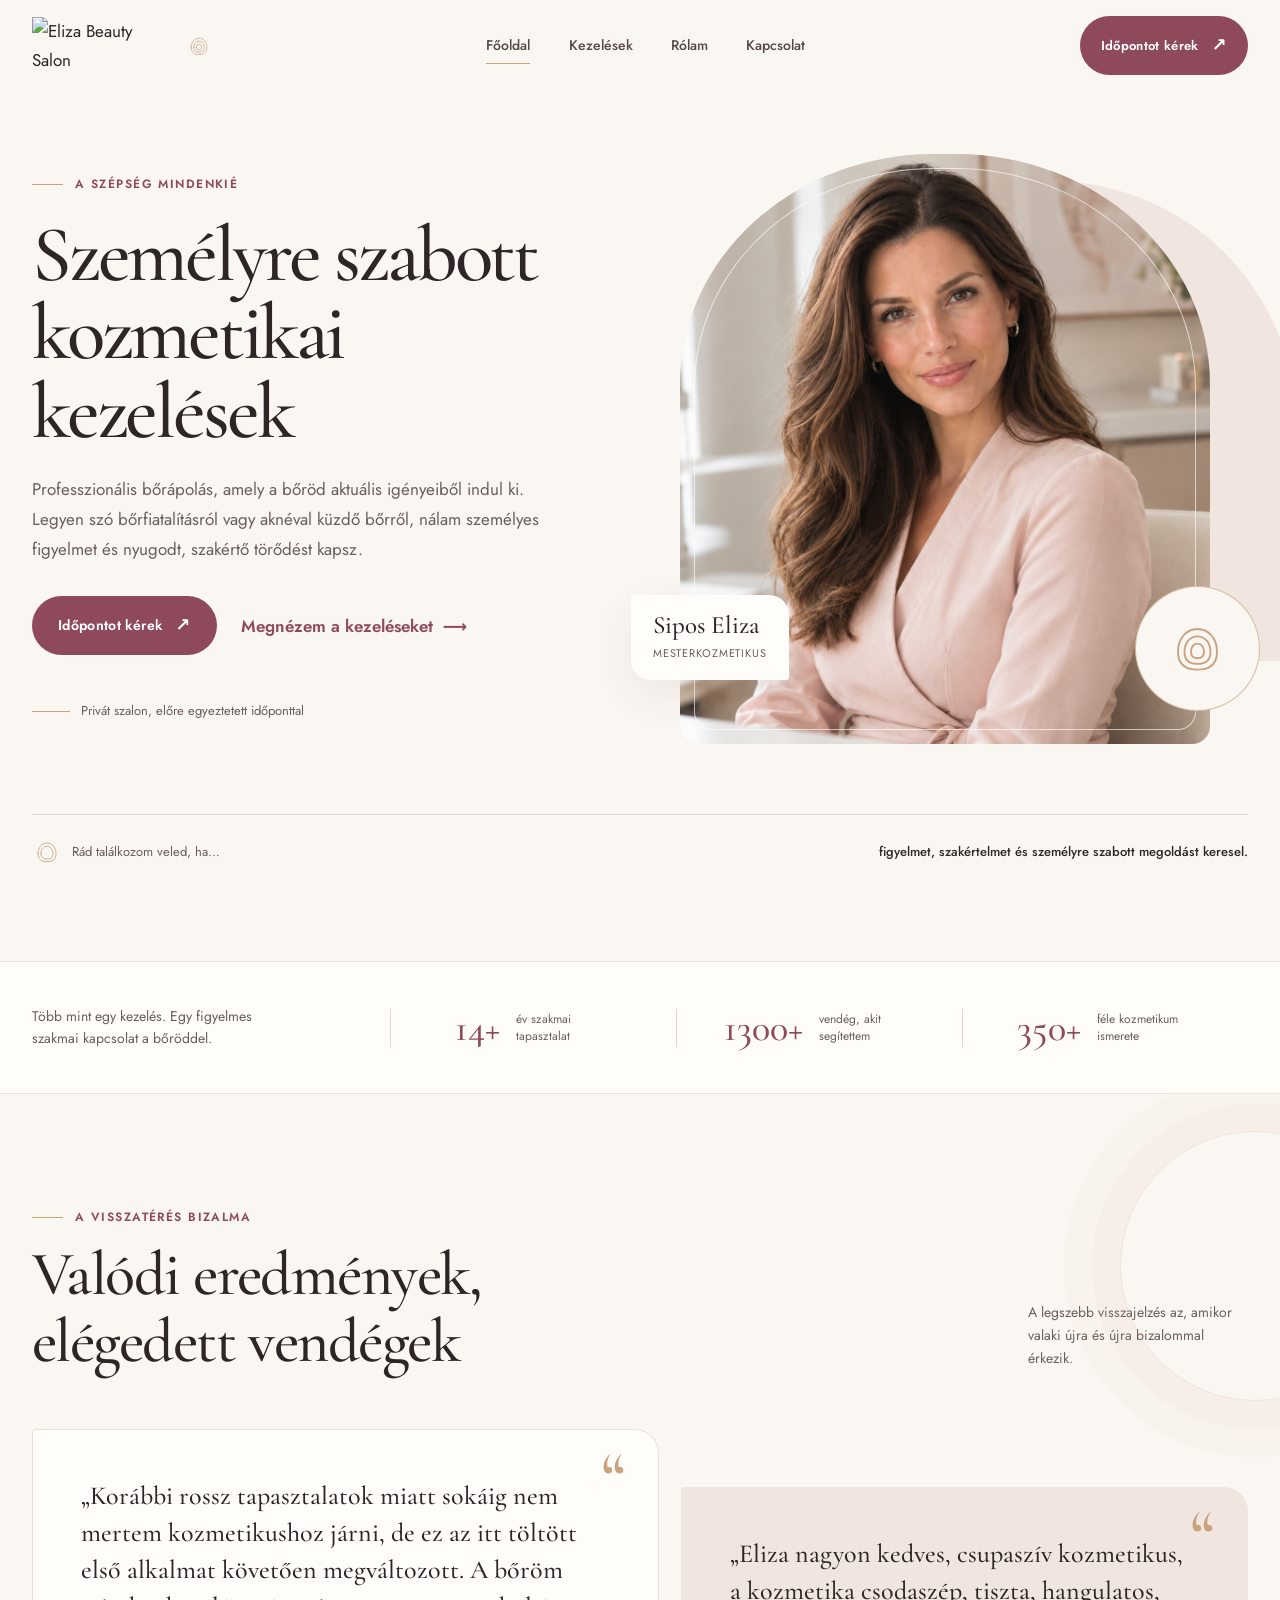
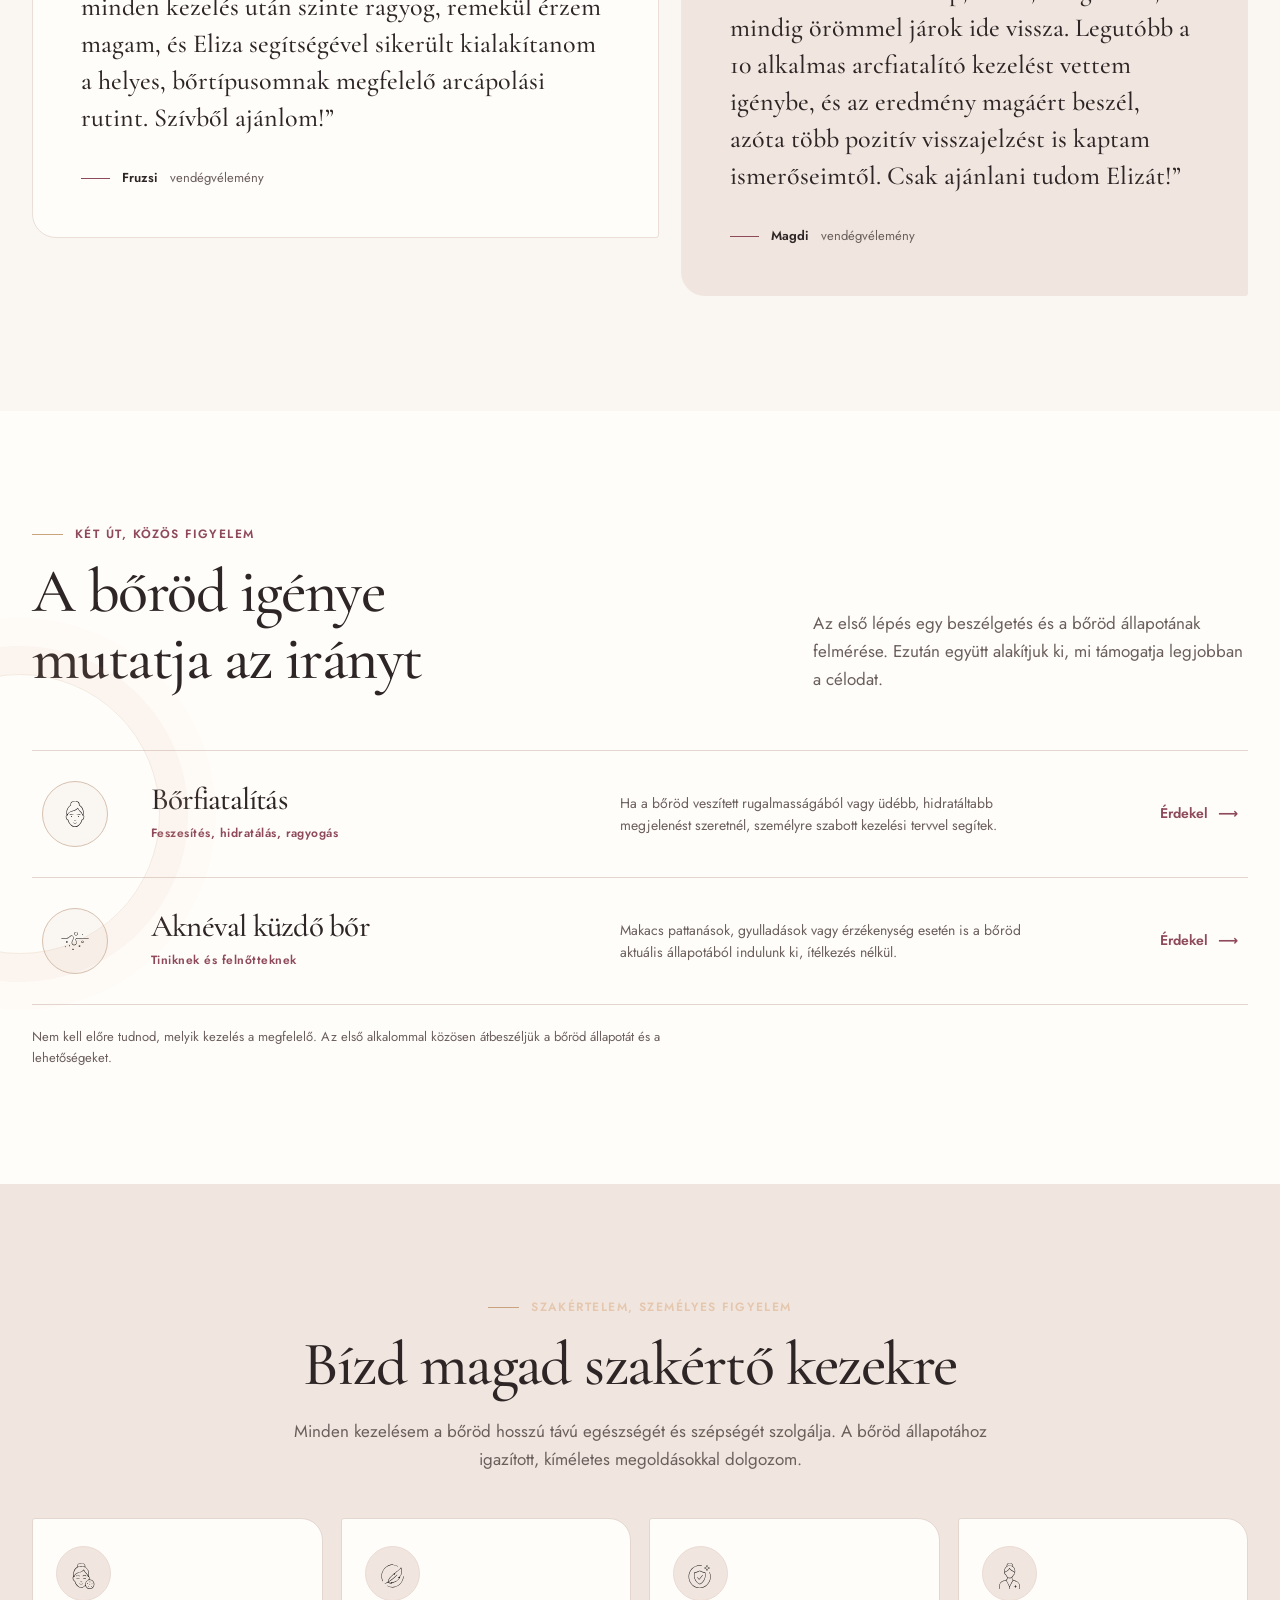
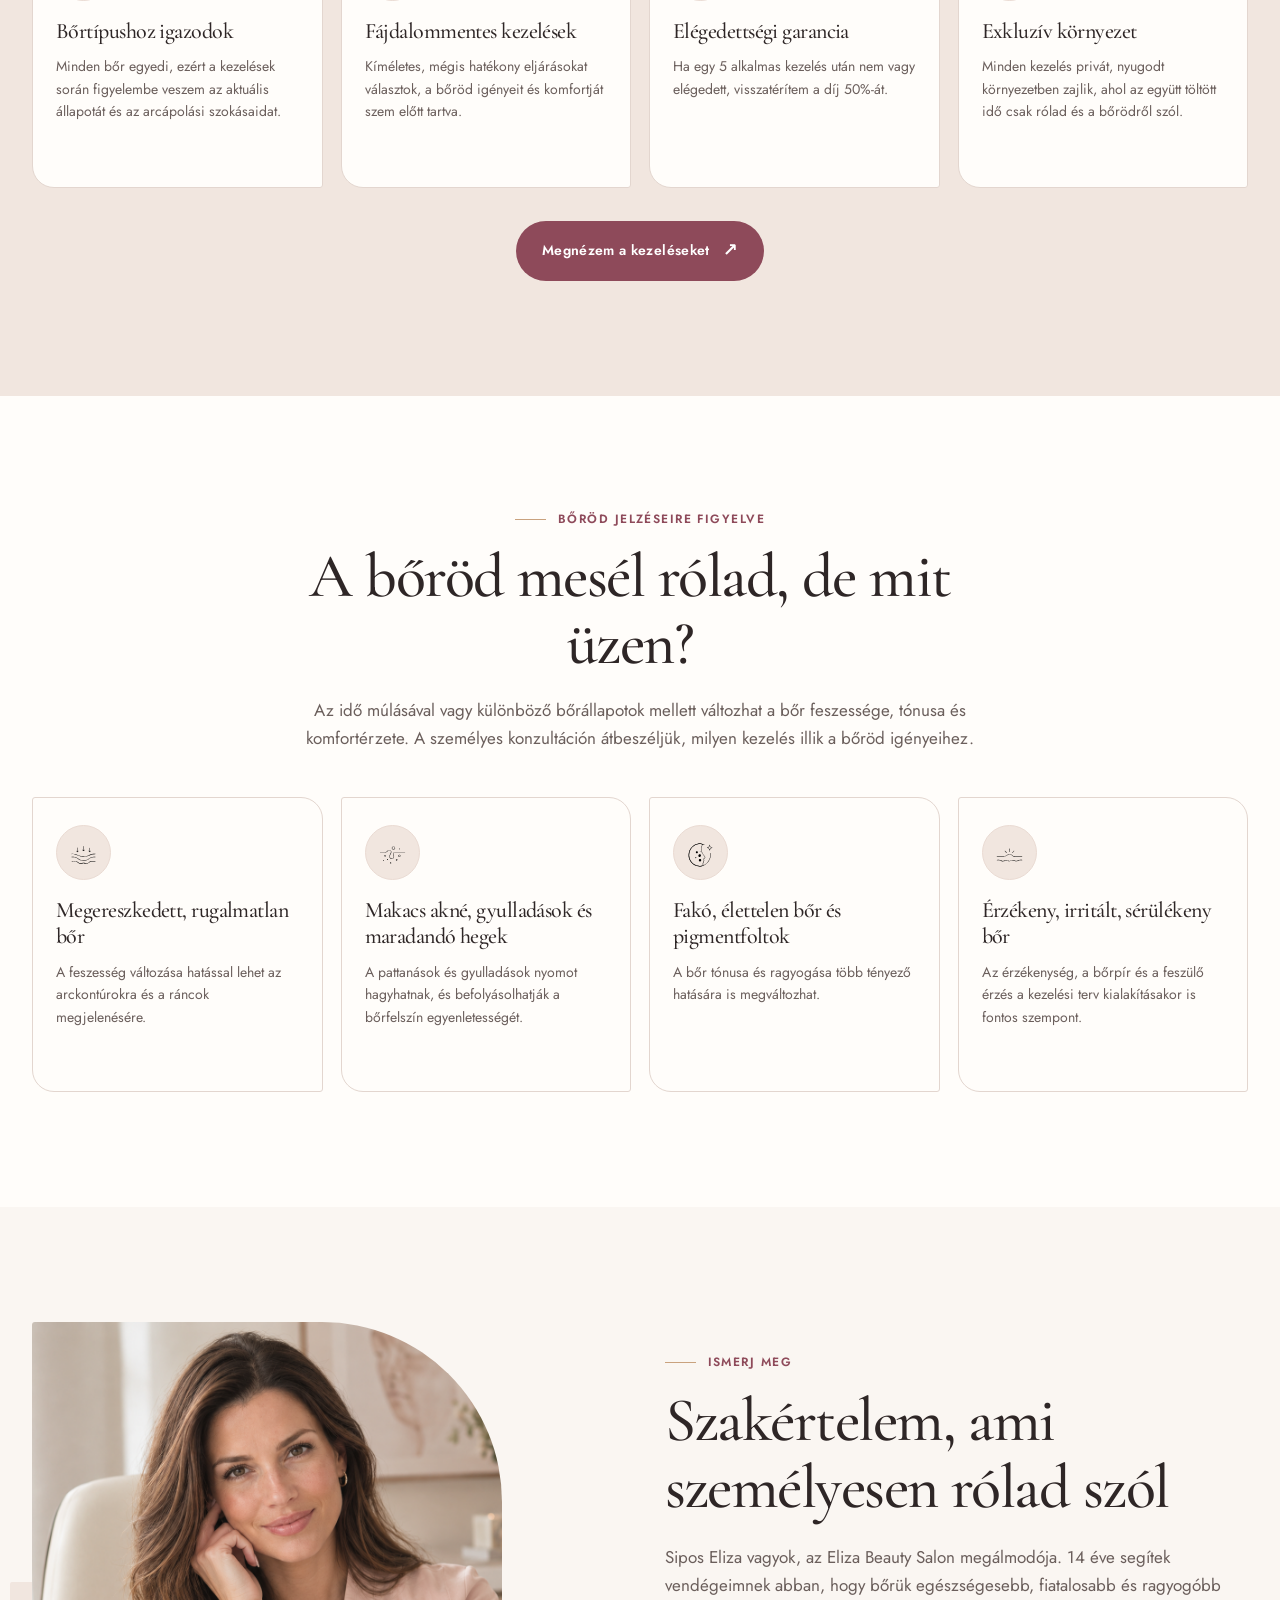
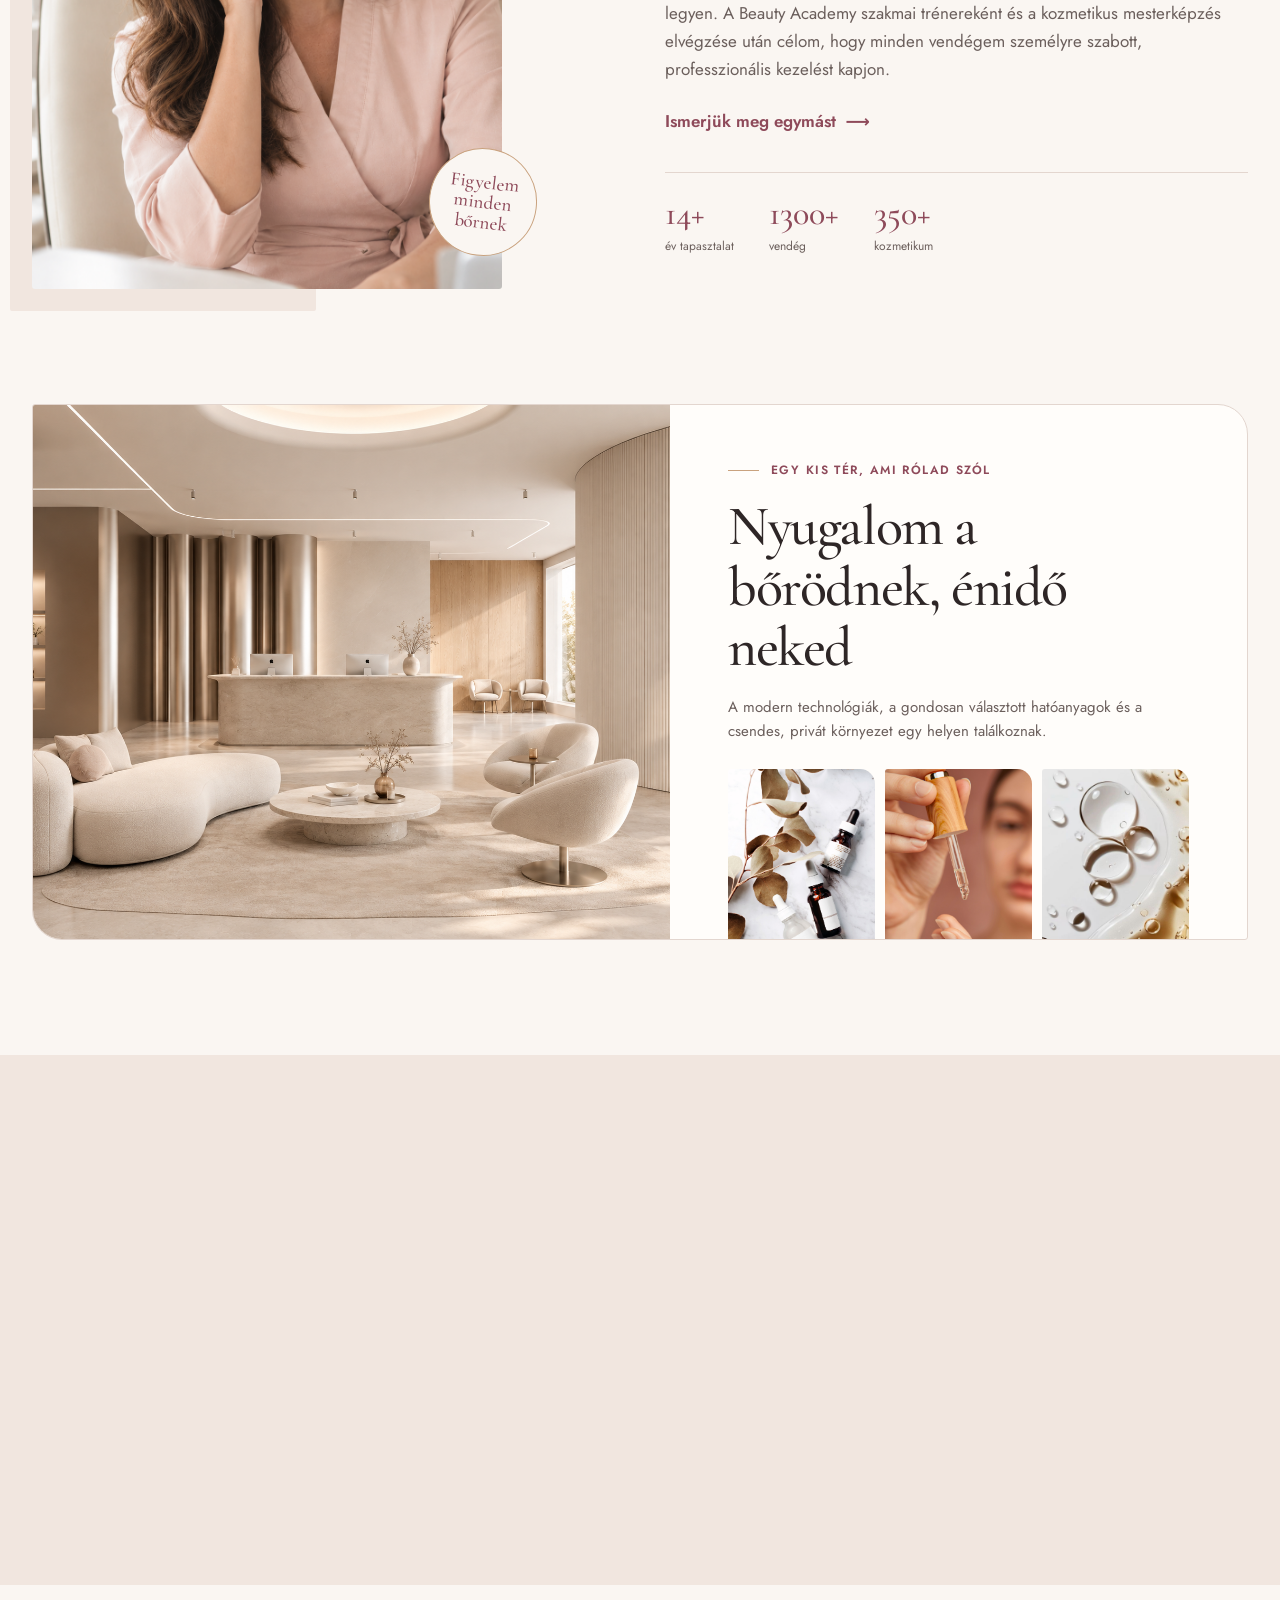
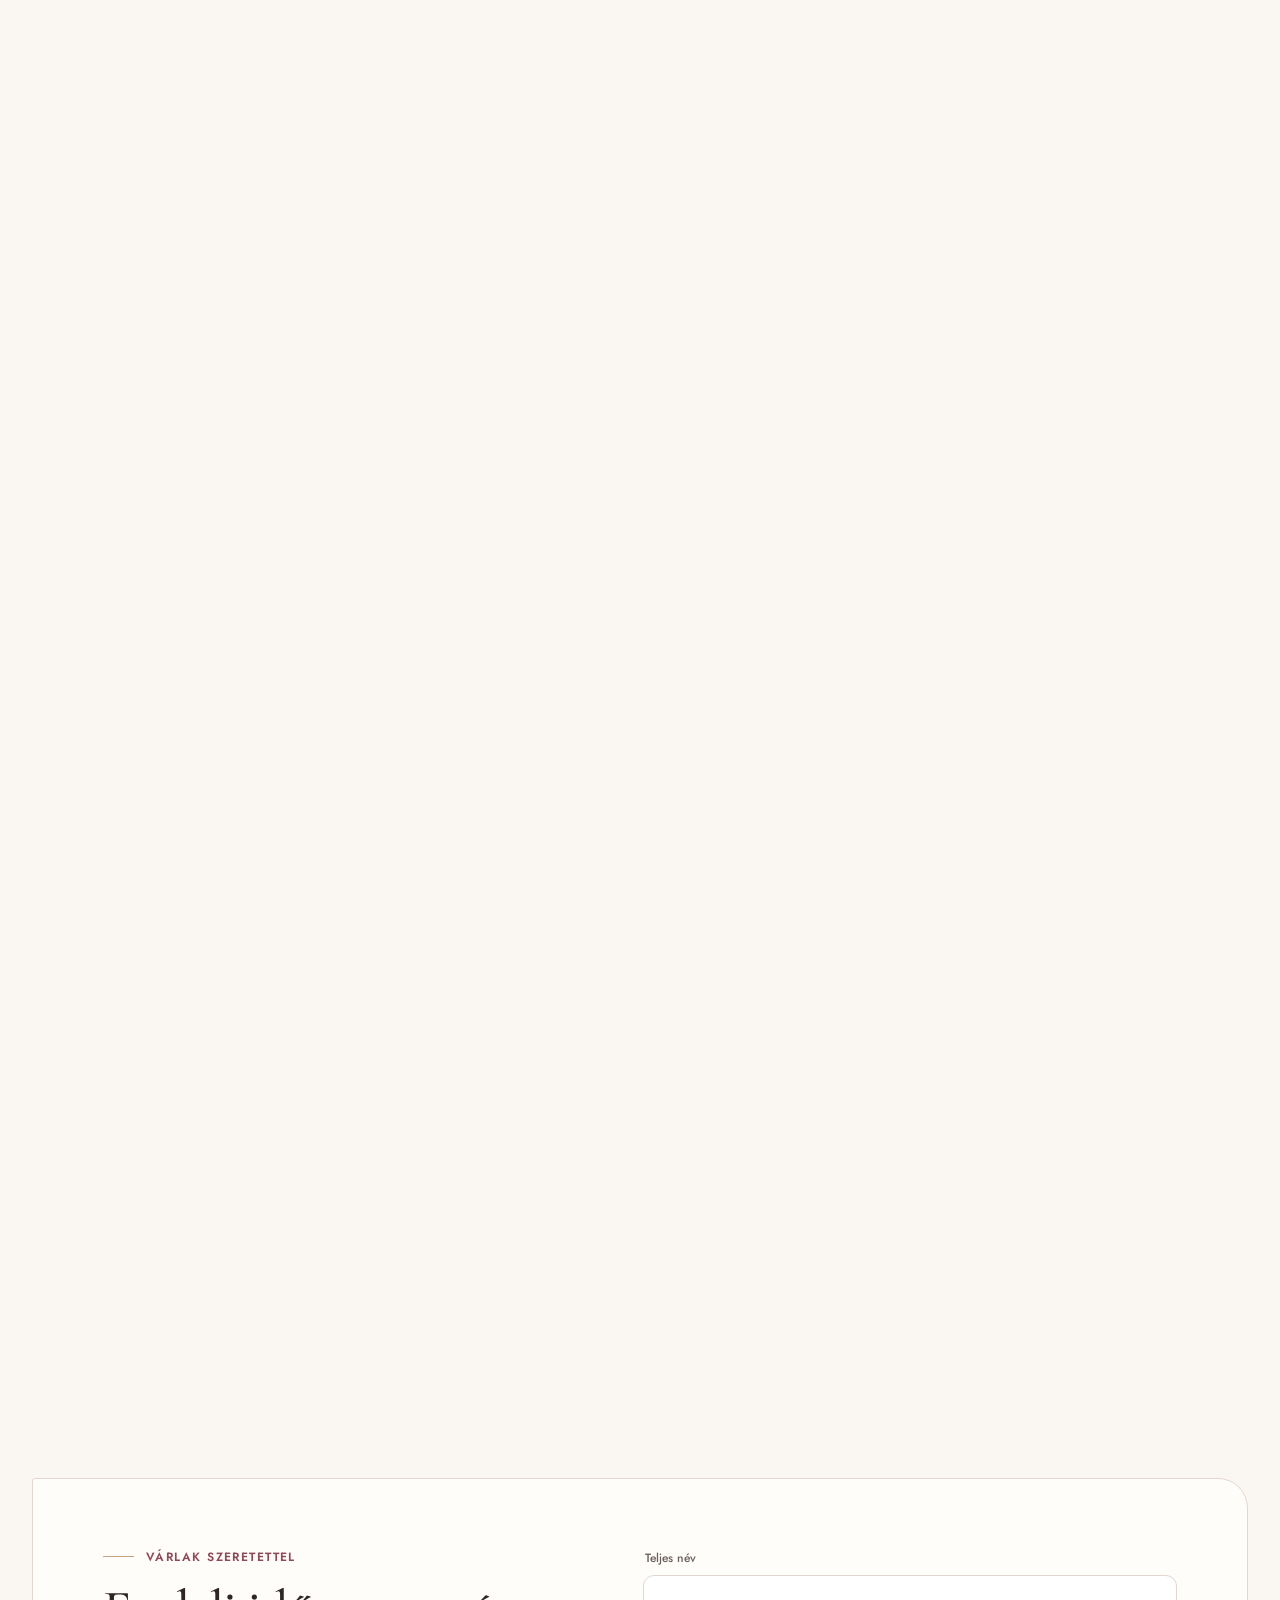
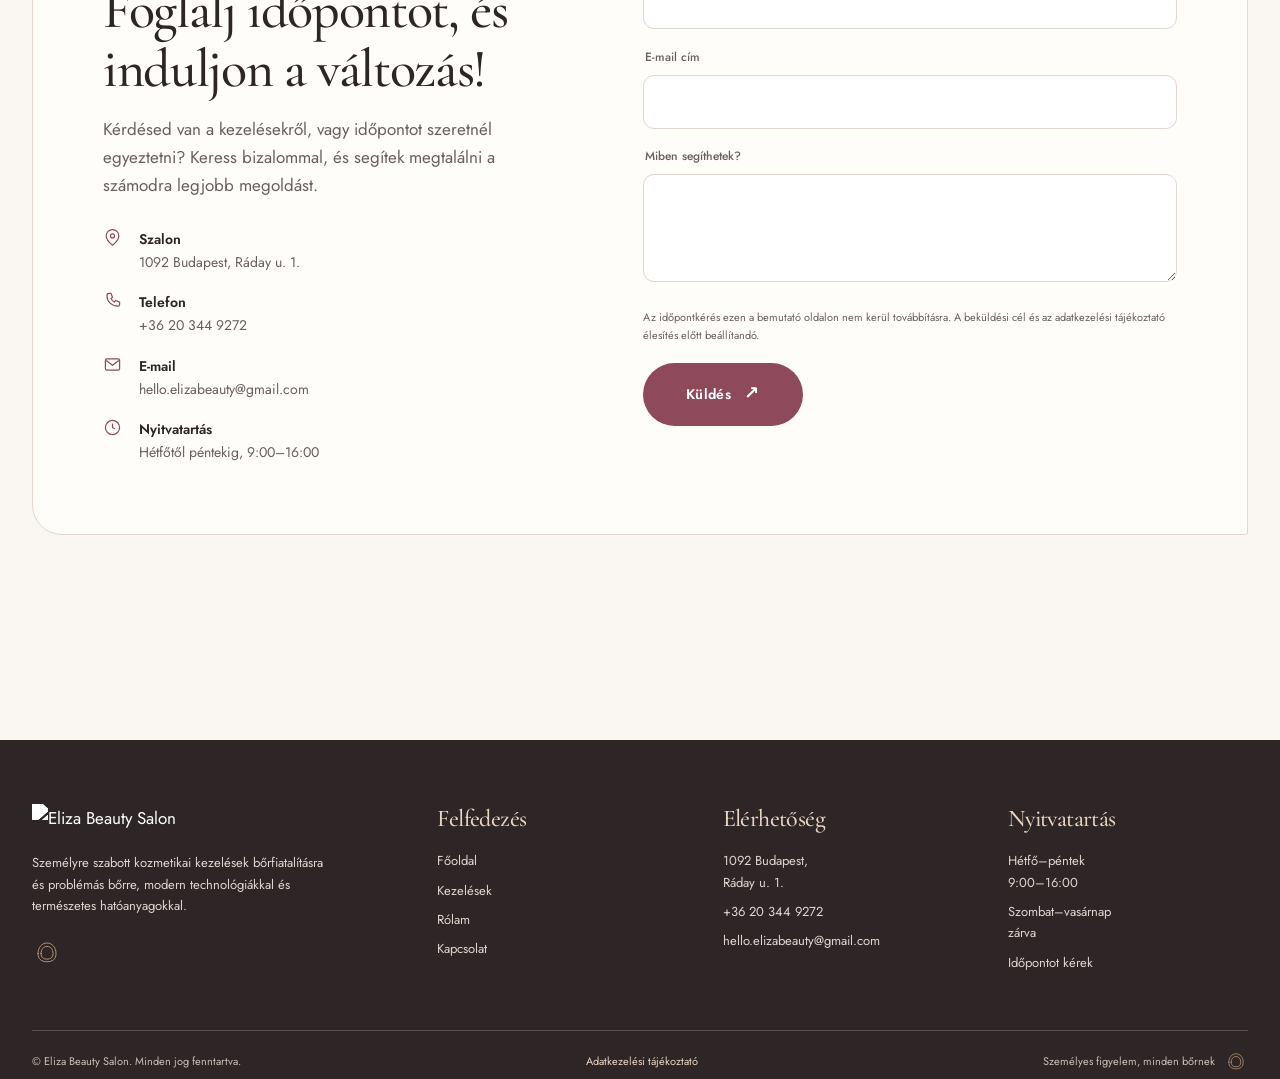
==== koncepcio-1-torodo-feny.html @ d016daa2 "kiindulási állapot" ====
<!doctype html>
<html lang="hu">
<head>
  <meta charset="UTF-8">
  <meta name="viewport" content="width=device-width, initial-scale=1.0">
  <meta name="description" content="Személyre szabott kozmetikai kezelések bőrfiatalításra és problémás bőrre, nyugodt, privát szalonélménnyel.">
  <meta name="theme-color" content="#FAF6F2">
  <title>Törődő fény | Eliza Beauty Salon</title>
  <link rel="icon" href="logo/favicon.svg" type="image/svg+xml">
  <link rel="preconnect" href="https://fonts.googleapis.com">
  <link rel="preconnect" href="https://fonts.gstatic.com" crossorigin>
  <link href="https://fonts.googleapis.com/css2?family=Cormorant+Garamond:wght@500;600&family=Jost:wght@400;500;600&display=swap" rel="stylesheet">
  <style>
    :root{--color-brand-primary:#8E4A5A;--color-brand-primary-dark:#6E3644;--color-brand-secondary:#2E2626;--color-brand-accent:#C9A27E;--color-brand-bg:#FAF6F2;--color-brand-surface:#F1E6DF;--color-brand-text:#2E2626;--color-brand-muted:#6B5F5C;--line:#E3D6CF;--font-heading:'Cormorant Garamond',Georgia,serif;--font-body:'Jost',system-ui,sans-serif;--max:1240px;--ease:cubic-bezier(.22,.68,0,1)}
    *,*::before,*::after{box-sizing:border-box}html{scroll-behavior:smooth;scroll-padding-top:90px}body{margin:0;background:var(--color-brand-bg);color:var(--color-brand-text);font:17px/1.65 var(--font-body);-webkit-font-smoothing:antialiased}h1,h2,h3,h4{margin:0;font-family:var(--font-heading);font-weight:500;letter-spacing:-.025em;line-height:1.08}p{margin:0}a{color:inherit;text-decoration:none}button,input,textarea{font:inherit}img{display:block;max-width:100%}::selection{background:#e9d3d5;color:var(--color-brand-secondary)}:focus-visible{outline:3px solid #A66A48;outline-offset:4px;border-radius:5px}
    .skip{position:fixed;z-index:99;top:12px;left:12px;padding:12px 18px;background:white;border-radius:10px;transform:translateY(-160%)}.skip:focus{transform:none}.page-container{width:min(var(--max),calc(100% - 64px));margin:auto}.section{position:relative;padding:clamp(76px,9vw,128px) 0}.eyebrow{display:flex;align-items:center;gap:12px;color:var(--color-brand-primary);font-size:12px;line-height:1.4;font-weight:600;letter-spacing:.12em;text-transform:uppercase}.eyebrow:before{content:"";width:31px;height:1px;background:var(--color-brand-accent)}.title{max-width:760px;font-size:clamp(38px,5vw,62px)}.intro{max-width:650px;margin-top:20px;color:var(--color-brand-muted)}
    .btn{min-height:54px;padding:14px 25px;display:inline-flex;align-items:center;justify-content:center;gap:13px;border:1px solid transparent;border-radius:999px;background:var(--color-brand-primary);color:#fff;font-size:14px;font-weight:600;letter-spacing:.025em;transition:background .3s var(--ease),color .3s var(--ease),transform .35s var(--ease),box-shadow .35s var(--ease);cursor:pointer}.btn:hover{background:var(--color-brand-primary-dark);transform:translateY(-3px);box-shadow:0 12px 26px #6e364426}.btn .arrow{font-size:18px;transition:transform .35s var(--ease)}.btn:hover .arrow{transform:translateX(4px)}.btn-light{background:var(--color-brand-bg);color:var(--color-brand-primary)}.btn-light:hover{background:#fff;color:var(--color-brand-primary-dark)}.outline{background:transparent;color:var(--color-brand-primary);border-color:#b9878e}.outline:hover{background:var(--color-brand-primary);color:#fff}.text-link{display:inline-flex;align-items:center;gap:10px;color:var(--color-brand-primary);font-weight:600;transition:gap .3s var(--ease)}.text-link:hover{gap:15px}
    .arc{width:30px;height:30px;flex:none;color:var(--color-brand-accent)}.arc path{fill:none;stroke:currentColor;stroke-width:1.15;stroke-linecap:round}
    .header{height:92px;position:sticky;z-index:50;top:0;background:#faf6f2f2;border-bottom:1px solid transparent;transition:height .35s var(--ease),border-color .35s,box-shadow .35s,backdrop-filter .35s}.header.scrolled{height:76px;border-color:#e3d6cfb8;box-shadow:0 8px 28px #3d29200c;backdrop-filter:blur(14px)}.nav{height:100%;display:flex;align-items:center;justify-content:space-between;gap:30px}.brand{display:flex;align-items:center;gap:12px}.brand img{width:142px}.brand .arc{width:26px;height:26px}.links{display:flex;align-items:center;gap:clamp(22px,3vw,42px);color:#544744;font-size:14px;font-weight:500}.links a{position:relative;padding:8px 0}.links a:after{content:"";position:absolute;bottom:1px;left:0;right:0;height:1px;background:var(--color-brand-accent);transform:scaleX(0);transform-origin:left;transition:transform .35s var(--ease)}.links a:hover:after,.links a[aria-current=page]:after{transform:scaleX(1)}.nav-cta{min-height:46px;padding-inline:20px;font-size:13px}.menu{display:none;width:46px;height:46px;align-items:center;justify-content:center;border:1px solid var(--line);border-radius:50%;background:transparent;color:var(--color-brand-primary);cursor:pointer}.menu svg{width:21px}
    .hero{padding:42px 0 94px;overflow:hidden}.hero-grid{min-height:590px;display:grid;grid-template-columns:.94fr 1.06fr;align-items:center;gap:clamp(48px,8vw,110px)}.hero-copy{position:relative;z-index:2;padding:42px 0}.hero h1{max-width:660px;margin-top:23px;font-size:clamp(52px,6.2vw,82px);line-height:.99;letter-spacing:-.04em}.hero h1 span{display:block}.hero-text{max-width:520px;margin-top:24px;color:var(--color-brand-muted);font-size:17px;line-height:1.75}.hero-actions{display:flex;flex-wrap:wrap;align-items:center;gap:15px 24px;margin-top:31px}.hero-note{display:flex;align-items:center;gap:11px;margin-top:45px;color:var(--color-brand-muted);font-size:13px}.hero-note i{width:38px;height:1px;background:var(--color-brand-accent)}.hero-visual{position:relative;min-height:590px;display:grid;place-items:center}.portrait{position:relative;z-index:1;width:min(100%,530px);height:590px;margin-left:25px;overflow:hidden;border-radius:48% 48% 18px 18px/39% 39% 18px 18px;background:var(--color-brand-surface)}.portrait:after{content:"";position:absolute;inset:14px;border:1px solid #ffffffa1;border-radius:inherit;pointer-events:none}.portrait img{width:100%;height:100%;object-fit:cover;object-position:center 35%}.hero-back{position:absolute;top:7%;right:-8%;width:83%;height:77%;background:var(--color-brand-surface);border-radius:50% 50% 10px 10px}.orbit{position:absolute;z-index:2;right:-2%;bottom:8%;width:125px;height:125px;display:grid;place-items:center;border:1px solid #c9a27eaa;border-radius:50%;background:var(--color-brand-bg);animation:breathe 8s ease-in-out infinite}.orbit .arc{width:65px;height:65px}.caption{position:absolute;z-index:3;left:-27px;bottom:13%;padding:18px 22px;background:#fffdfa;box-shadow:0 15px 40px #50383212;border-radius:3px 20px}.caption strong{display:block;font:500 25px/1 var(--font-heading)}.caption span{display:block;margin-top:6px;color:var(--color-brand-muted);font-size:11px;letter-spacing:.08em;text-transform:uppercase}.hero-bottom{display:flex;align-items:center;justify-content:space-between;margin-top:50px;padding-top:22px;border-top:1px solid var(--line);color:var(--color-brand-muted);font-size:13px}.hero-bottom strong{color:var(--color-brand-text);font-weight:500}.welcome{display:flex;align-items:center;gap:10px}
    .proof{padding:44px 0;background:#fffdfa;border-block:1px solid #eee4de}.proof-row{display:grid;grid-template-columns:1.25fr repeat(3,1fr);align-items:center}.proof-intro{max-width:235px;color:var(--color-brand-muted);font-size:14px;line-height:1.55}.proof-item{display:flex;align-items:center;justify-content:center;gap:16px;padding:0 20px;border-left:1px solid var(--line)}.number{color:var(--color-brand-primary);font:500 38px/1 var(--font-heading);white-space:nowrap}.proof-label{max-width:96px;color:var(--color-brand-muted);font-size:12px;line-height:1.4}
    .reviews{overflow:hidden}.reviews:after,.paths:before,.care:before,.offer-panel:before{content:"";position:absolute;border:1px solid #c9a27e38;border-radius:50%;box-shadow:0 0 0 28px #c9a27e10,0 0 0 56px #c9a27e08;pointer-events:none}.reviews:after{top:4%;right:-110px;width:270px;height:270px}.reviews-head{display:flex;align-items:end;justify-content:space-between;gap:32px;margin-bottom:53px}.reviews-head .title{margin-top:16px}.small-note{max-width:220px;padding-bottom:6px;color:var(--color-brand-muted);font-size:14px}.review-grid{display:grid;grid-template-columns:1.05fr .95fr;gap:22px;align-items:start}.review{position:relative;min-height:305px;padding:clamp(28px,4vw,48px);background:#fffdfa;border:1px solid #eaded7;border-radius:3px 24px}.review:nth-child(2){margin-top:58px;background:var(--color-brand-surface);border-color:transparent}.quote{position:absolute;top:22px;right:32px;color:var(--color-brand-accent);font:500 72px/.7 var(--font-heading)}.review p{position:relative;max-width:540px;font:500 clamp(20px,2.1vw,26px)/1.42 var(--font-heading)}.review footer{display:flex;align-items:center;gap:12px;margin-top:31px;color:var(--color-brand-muted);font-size:13px}.review footer:before{content:"";width:29px;height:1px;background:var(--color-brand-primary)}.review footer strong{color:var(--color-brand-text);font-weight:600}
    .paths{background:#fffdfa;overflow:hidden}.paths:before{left:-120px;top:34%;width:280px;height:280px}.paths-head{display:grid;grid-template-columns:1fr .6fr;align-items:end;gap:55px}.paths-head .title{margin-top:16px}.path-list{margin-top:57px;border-top:1px solid var(--line)}.path{display:grid;grid-template-columns:82px 1fr 1fr 150px;gap:27px;align-items:center;padding:30px 10px;border-bottom:1px solid var(--line);transition:padding .35s var(--ease),background .35s}.path:hover{padding-inline:20px;background:#faf6f255}.path-icon{width:66px;height:66px;padding:12px;border:1px solid #d7c1b0;border-radius:50%;background:var(--color-brand-bg)}.path-icon img{width:100%;height:100%;object-fit:contain}.path h3{font-size:31px}.path-tag{display:inline-block;margin-top:7px;color:var(--color-brand-primary);font-size:12px;font-weight:600;letter-spacing:.04em}.path p{max-width:415px;color:var(--color-brand-muted);font-size:14px;line-height:1.6}.path .text-link{justify-self:end;font-size:14px}.path-note{max-width:650px;margin-top:21px;color:var(--color-brand-muted);font-size:13px}
    .care{color:#fffaf6;background:var(--color-brand-secondary);overflow:hidden}.care:before{right:-250px;top:-220px;width:560px;height:560px;border-color:#c9a27e30;box-shadow:0 0 0 38px #c9a27e0c,0 0 0 76px #c9a27e08}.care-layout{display:grid;grid-template-columns:.72fr 1.28fr;gap:clamp(55px,9vw,130px);align-items:start}.care-copy{position:sticky;top:125px}.care .eyebrow{color:#e4c7ae}.care .title{margin-top:18px;color:#fffaf6}.care-copy>p{max-width:390px;margin-top:20px;color:#e5d8d2}.care-copy .btn{margin-top:29px}.care-list{border-top:1px solid #ffffff32}.care-item{display:grid;grid-template-columns:56px 1fr;gap:20px;padding:25px 0;border-bottom:1px solid #ffffff32}.care-item .arc{width:36px;height:36px;color:#d0a888}.care-item h3{color:#fffaf6;font-size:27px}.care-item p{max-width:540px;margin-top:7px;color:#e5d8d2;font-size:14px}.care-note{display:flex;align-items:flex-start;gap:11px;margin-top:26px;color:#e5d8d2;font-size:12px}.care-note .arc{width:23px;height:23px}
    .about-grid{display:grid;grid-template-columns:.94fr 1.06fr;gap:clamp(55px,9vw,130px);align-items:center}.about-photo{position:relative;max-width:470px}.about-photo:before{content:"";position:absolute;left:-22px;bottom:-22px;width:65%;height:58%;background:var(--color-brand-surface);border-radius:2px 50% 2px 2px}.about-photo img{position:relative;z-index:1;width:100%;aspect-ratio:.83;object-fit:cover;object-position:center 30%;border-radius:3px 180px 3px 3px}.seal{position:absolute;z-index:2;right:-35px;bottom:33px;width:108px;height:108px;display:grid;place-items:center;padding:16px;border:1px solid var(--color-brand-accent);border-radius:50%;background:var(--color-brand-bg);color:var(--color-brand-primary);text-align:center;font:500 19px/1.05 var(--font-heading);transform:rotate(7deg)}.about-copy .title{margin-top:17px}.about-copy>p{margin-top:21px;color:var(--color-brand-muted)}.about-copy .text-link{margin-top:24px}.metrics{display:flex;flex-wrap:wrap;gap:28px 35px;margin-top:37px;padding-top:24px;border-top:1px solid var(--line)}.metric strong{display:block;color:var(--color-brand-primary);font:500 34px/1 var(--font-heading)}.metric span{display:block;margin-top:6px;color:var(--color-brand-muted);font-size:12px}
    .salon-strip{padding-top:0}.salon-panel{display:grid;grid-template-columns:1.05fr .95fr;min-height:420px;overflow:hidden;border:1px solid var(--line);border-radius:3px 30px;background:#fffdfa}.salon-panel>img{width:100%;height:100%;min-height:420px;object-fit:cover;object-position:center 56%}.salon-copy{display:flex;flex-direction:column;justify-content:center;padding:clamp(34px,4.5vw,62px);color:var(--color-brand-text)}.salon-copy .eyebrow{color:var(--color-brand-primary)}.salon-copy h2{margin-top:17px;font-size:clamp(36px,4.5vw,56px)}.salon-copy p{margin-top:17px;color:var(--color-brand-muted);font-size:15px}.salon-mood-gallery{display:grid;grid-template-columns:1fr 1fr 1fr;gap:10px;height:112px;margin-top:25px}.salon-mood-gallery img{width:100%;height:100%;object-fit:cover;border-radius:3px 15px}.salon-copy .arc{margin-top:19px;color:var(--color-brand-primary)}
    .process{background:var(--color-brand-surface)}.process-head{display:flex;justify-content:space-between;align-items:end;gap:40px}.process-head .title{margin-top:16px}.process-head>p{max-width:300px;color:var(--color-brand-muted);font-size:14px}.steps{display:grid;grid-template-columns:repeat(4,1fr);margin-top:55px}.step{position:relative;padding-right:26px}.step:not(:last-child):after{content:"";position:absolute;top:23px;left:52px;right:12px;height:1px;background:#c7aaa1}.step-number{position:relative;z-index:1;width:48px;height:48px;display:grid;place-items:center;border:1px solid #bf9f94;border-radius:50%;background:var(--color-brand-surface);color:var(--color-brand-primary);font:500 19px var(--font-heading)}.step h3{margin-top:19px;font-size:25px}.step p{max-width:250px;margin-top:9px;color:var(--color-brand-muted);font-size:13px;line-height:1.6}
    .offer{overflow:hidden}.offer-panel{position:relative;display:grid;grid-template-columns:1fr 210px;align-items:center;gap:45px;padding:clamp(38px,6vw,75px);border-radius:3px 36px;background:var(--color-brand-primary);color:#fffaf6}.offer-panel:before{right:120px;top:-170px;width:360px;height:360px;border-color:#ffffff30;box-shadow:0 0 0 28px #ffffff10,0 0 0 58px #ffffff08}.offer-content{position:relative;z-index:1}.offer .eyebrow{color:#f1d7c4}.offer h2{max-width:740px;margin-top:17px;font-size:clamp(38px,5vw,64px)}.offer p{max-width:660px;margin-top:17px;color:#f7e9e4}.offer-action{position:relative;z-index:1;justify-self:end}.offer-action .arc{display:block;width:86px;height:86px;margin:0 auto 23px;color:#e4c19c}
    .faq-layout{display:grid;grid-template-columns:.76fr 1.24fr;gap:clamp(50px,10vw,145px);align-items:start}.faq-side .title{margin-top:16px}.faq-side p{margin-top:17px;color:var(--color-brand-muted)}.faq-side .text-link{margin-top:22px}.faq-list{border-top:1px solid var(--line)}.faq-list details{border-bottom:1px solid var(--line)}.faq-list summary{position:relative;padding:21px 44px 21px 0;list-style:none;cursor:pointer;font:600 20px/1.35 var(--font-heading)}.faq-list summary::-webkit-details-marker{display:none}.faq-list summary:after{content:"+";position:absolute;right:2px;top:18px;color:var(--color-brand-primary);font:400 25px/1 var(--font-body);transition:transform .25s var(--ease)}.faq-list details[open] summary:after{transform:rotate(45deg)}.faq-answer{max-width:620px;padding:0 36px 23px 0;color:var(--color-brand-muted);font-size:14px}
    .guide{padding-top:0}.guide-panel{display:grid;grid-template-columns:.8fr 1.2fr;gap:56px;align-items:center;padding:clamp(34px,5vw,62px);background:#fffdfa;border:1px solid var(--line);border-radius:3px 28px}.guide-copy .eyebrow{margin-bottom:15px}.guide-copy h2{font-size:clamp(34px,4vw,49px)}.guide-copy p{margin-top:14px;color:var(--color-brand-muted);font-size:14px}.guide-form{display:grid;grid-template-columns:1fr 1fr auto;gap:12px;align-items:end}.field label{display:block;margin:0 0 7px 2px;color:var(--color-brand-muted);font-size:12px;font-weight:500}.field input,.field textarea{width:100%;min-height:50px;padding:12px 14px;border:1px solid var(--line);border-radius:11px;background:#fff;color:var(--color-brand-text);outline:none;transition:border-color .25s,box-shadow .25s}.field input:focus,.field textarea:focus{border-color:var(--color-brand-primary);box-shadow:0 0 0 3px #8e4a5a1a}.guide-form .btn{min-height:50px;padding-inline:17px;font-size:12px;white-space:nowrap}.form-status{grid-column:1/-1;min-height:20px;color:var(--color-brand-primary);font-size:12px}
    .contact{padding-top:30px}.contact-panel{display:grid;grid-template-columns:.9fr 1.1fr;gap:clamp(45px,8vw,105px);padding:clamp(36px,6vw,70px);background:#fffdfa;border:1px solid var(--line);border-radius:3px 30px}.contact-copy .title{margin-top:16px;font-size:clamp(38px,4.5vw,54px)}.contact-copy>p{margin-top:17px;color:var(--color-brand-muted)}.contact-details{display:grid;gap:17px;margin-top:29px}.contact-detail{display:grid;grid-template-columns:25px 1fr;gap:11px;color:var(--color-brand-muted);font-size:14px}.contact-detail svg{width:19px;height:19px;color:var(--color-brand-primary)}.contact-detail strong{display:block;color:var(--color-brand-text);font-weight:600}.booking-form{display:grid;gap:15px}.booking-form textarea{min-height:108px;resize:vertical}.consent-note{color:var(--color-brand-muted);font-size:11px}.booking-form .btn{justify-self:start;min-width:160px}
    .footer{margin-top:90px;padding:64px 0 22px;background:var(--color-brand-secondary);color:#f8f0eb}.footer-top{display:grid;grid-template-columns:1.2fr .8fr .8fr .8fr;gap:45px;padding-bottom:55px}.footer-brand img{width:145px;filter:brightness(0) invert(1)}.footer-brand p{max-width:300px;margin-top:20px;color:#e1d4ce;font-size:13px}.footer-brand .arc{margin-top:21px;color:#c9a27e}.footer-col h3{margin-bottom:17px;color:#ead4c4;font:500 24px var(--font-heading)}.footer-col p,.footer-col a{display:block;margin-top:8px;color:#e1d4ce;font-size:13px}.footer-col a:hover{color:#fff;text-decoration:underline;text-underline-offset:4px}.footer-bottom{display:flex;justify-content:space-between;align-items:center;gap:20px;padding-top:18px;border-top:1px solid #ffffff30;color:#cbbdb7;font-size:11px}.footer-bottom a{color:#ead4c4}.signoff{display:flex;align-items:center;gap:9px}.signoff .arc{width:24px;height:24px}
    .reveal{opacity:0;transform:translateY(20px);transition:opacity .75s var(--ease),transform .75s var(--ease)}.reveal[data-reveal=left]{transform:translateX(-24px)}.reveal[data-reveal=right]{transform:translateX(24px)}.reveal[data-reveal=scale]{transform:scale(.975)}.reveal.visible{opacity:1;transform:none}@keyframes enter{from{opacity:0;transform:translateY(18px)}to{opacity:1;transform:none}}@keyframes breathe{0%,100%{transform:translateY(0) rotate(-5deg)}50%{transform:translateY(-8px) rotate(2deg)}}.hero-kicker,.hero h1,.hero-text,.hero-actions,.hero-note{animation:enter .85s both}.hero h1{animation-delay:.12s}.hero-text{animation-delay:.24s}.hero-actions{animation-delay:.36s}.hero-note{animation-delay:.48s}
    @media(max-width:980px){.page-container{width:min(var(--max),calc(100% - 44px))}.links{gap:19px}.hero-grid{gap:40px;grid-template-columns:1fr 1fr}.hero-visual,.portrait{min-height:510px;height:510px}.hero h1{font-size:clamp(49px,6vw,68px)}.proof-row{grid-template-columns:1fr repeat(3,1fr)}.proof-item{padding-inline:12px;gap:10px}.number{font-size:32px}.path{grid-template-columns:70px 1fr 1.1fr 120px;gap:18px}.guide-panel{gap:32px}.guide-form{grid-template-columns:1fr 1fr}.guide-form .btn{grid-column:1/-1;justify-self:start}}
    @media(max-width:760px){html{scroll-padding-top:76px}.page-container{width:calc(100% - 40px)}.header,.header.scrolled{height:76px}.brand img{width:128px}.brand .arc{width:22px;height:22px}.menu{display:inline-flex;margin-left:auto}.nav{gap:12px}.nav-cta{display:none}.links{display:none;position:absolute;top:100%;left:0;right:0;padding:13px 20px 20px;background:var(--color-brand-bg);border-bottom:1px solid var(--line);box-shadow:0 18px 25px #3d29200c}.links.open{display:grid;gap:0}.links a{padding:12px 4px;border-bottom:1px solid #e3d6cf80}.links a:last-child{border:0}.hero{padding:20px 0 64px}.hero-grid{grid-template-columns:1fr;gap:24px;min-height:0}.hero-copy{padding:28px 0 0}.hero h1{max-width:560px;margin-top:16px;font-size:clamp(46px,12vw,68px)}.hero-text{margin-top:17px;font-size:15px;line-height:1.65}.hero-actions{margin-top:22px}.hero-note{margin-top:24px;font-size:12px}.hero-visual{width:min(calc(100% - 28px),470px);min-height:0;height:auto;aspect-ratio:.91;margin:auto}.portrait{width:calc(100% - 22px);height:100%;min-height:0;margin-left:18px}.hero-back{right:-2%;top:6%;width:84%;height:80%}.orbit{width:88px;height:88px;right:-2%;bottom:6%}.orbit .arc{width:48px;height:48px}.caption{left:-16px;bottom:11%;padding:13px 17px}.caption strong{font-size:22px}.hero-bottom{margin-top:30px;font-size:11px}.proof{padding:28px 0}.proof-row{grid-template-columns:1fr 1fr;gap:22px 5px}.proof-intro{max-width:100%;grid-column:1/-1}.proof-item{justify-content:start;padding:0;border:0}.proof-item:last-child{grid-column:1/-1}.number{font-size:30px}.proof-label{max-width:none}.section{padding:70px 0}.title{font-size:clamp(37px,10vw,50px)}.reviews-head{display:block;margin-bottom:32px}.small-note{margin-top:15px}.review-grid{grid-template-columns:1fr;gap:15px}.review{min-height:0;padding:28px 24px}.review:nth-child(2){margin-top:0}.review p{font-size:23px}.paths-head{grid-template-columns:1fr;gap:16px}.path-list{margin-top:32px}.path{grid-template-columns:58px 1fr 35px;gap:14px;padding:21px 0}.path:hover{padding-inline:6px}.path-icon{width:54px;height:54px;padding:11px}.path h3{font-size:26px}.path p{grid-column:2/-1;grid-row:2;font-size:13px}.path .text-link{width:35px;overflow:hidden;justify-self:end;font-size:0}.path .text-link:after{content:"↗";font-size:18px}.care-layout{grid-template-columns:1fr;gap:34px}.care-copy{position:static}.care .title{max-width:490px}.care-copy>p{max-width:600px}.care-item{grid-template-columns:42px 1fr;gap:12px;padding:20px 0}.care-item .arc{width:29px;height:29px}.care-item h3{font-size:25px}.about-grid{grid-template-columns:1fr;gap:53px}.about-photo{width:min(84%,420px);margin-left:12px}.seal{right:-28px;width:90px;height:90px;font-size:17px}.about-copy .title{max-width:500px}.salon-panel{grid-template-columns:1fr;min-height:0}.salon-panel>img{height:260px;min-height:260px}.salon-copy{padding:30px;margin-top:0}.salon-mood-gallery{height:90px;gap:8px;margin-top:18px}.process-head{display:block}.process-head>p{margin-top:16px}.steps{grid-template-columns:1fr 1fr;gap:35px 24px;margin-top:37px}.step:not(:last-child):after{display:none}.step{padding:0}.step h3{font-size:23px}.offer-panel{grid-template-columns:1fr;gap:28px}.offer-action{justify-self:start}.offer-action .arc{display:none}.faq-layout{grid-template-columns:1fr;gap:34px}.faq-side{max-width:580px}.guide-panel{grid-template-columns:1fr;gap:27px}.guide-form{grid-template-columns:1fr}.guide-form .btn{grid-column:auto}.contact{padding-top:0}.contact-panel{grid-template-columns:1fr;gap:35px}.footer-top{grid-template-columns:1fr 1fr;gap:34px 25px}.footer-brand{grid-column:1/-1}.footer-bottom{align-items:flex-start;flex-direction:column}}
    @media(max-width:420px){body{font-size:16px}.hero h1{font-size:45px}.hero-actions .btn{width:100%}.hero-actions .text-link{margin-left:3px}.hero-bottom{align-items:flex-start;flex-direction:column;gap:10px}.proof-item{gap:8px}.number{font-size:27px}.proof-label{font-size:11px}.steps{gap:30px 17px}.step h3{font-size:21px}.contact-panel{padding:27px 21px}.footer-top{grid-template-columns:1fr}.footer-brand{grid-column:auto}}
    .care{color:var(--color-brand-text);background:var(--color-brand-surface)}.care:before{display:none}.care-layout{display:block}.care-head,.concerns-head{max-width:780px;margin:0 auto;text-align:center}.care-head .eyebrow,.concerns-head .eyebrow{justify-content:center}.care-head .title,.concerns-head .title{margin-top:16px;color:var(--color-brand-text)}.care-head>p,.concerns-head>p{max-width:700px;margin:18px auto 0;color:var(--color-brand-muted)}.care-list,.concern-grid{display:grid;grid-template-columns:repeat(4,minmax(0,1fr));gap:18px;margin-top:45px;border:0}.care .care-item,.concern-card{display:flex;flex-direction:column;align-items:flex-start;gap:0;min-height:270px;padding:27px 23px;border:1px solid var(--line);border-radius:3px 22px;background:#fffdfa}.care-icon,.concern-icon{width:55px;height:55px;display:grid;place-items:center;padding:10px;border:1px solid #eadbd3;border-radius:50%;background:var(--color-brand-surface)}.care-icon img,.concern-icon img{width:100%;height:100%;object-fit:contain}.care .care-item h3,.concern-card h3{margin-top:17px;color:var(--color-brand-text);font-size:22px;line-height:1.2}.care .care-item p,.concern-card p{max-width:none;margin-top:11px;color:var(--color-brand-muted);font-size:14px;line-height:1.6}.care-action{margin-top:33px;text-align:center}.concerns{background:#fffdfa}.concern-card{min-height:295px}.concern-card h3{min-height:2.4em}
    @media(max-width:980px){.care-list,.concern-grid{grid-template-columns:repeat(2,minmax(0,1fr))}.care .care-item,.concern-card{min-height:250px}}
    @media(max-width:760px){.care-list,.concern-grid{grid-template-columns:1fr;gap:13px;margin-top:30px}.care .care-item,.concern-card{min-height:0;padding:24px}.concern-card h3{min-height:0}}
    @media(prefers-reduced-motion:reduce){html{scroll-behavior:auto}*,*::before,*::after{animation-duration:.01ms!important;animation-iteration-count:1!important;transition-duration:.01ms!important;scroll-behavior:auto!important}.reveal{opacity:1;transform:none}}
  </style>
</head>
<body>
  <a class="skip" href="#tartalom">Ugrás a tartalomhoz</a>
  <header class="header" id="header">
    <div class="page-container nav">
      <a class="brand" href="#fooldal" aria-label="Eliza Beauty Salon, főoldal"><img src="logo/logo.svg" alt="Eliza Beauty Salon">
        <svg class="arc" viewBox="0 0 40 40" aria-hidden="true"><path d="M8 22c0-8 5-14 12-14s12 6 12 14-5 11-12 11S8 30 8 22Z"/><path d="M12 22c0-5.5 3.4-9.5 8-9.5s8 4 8 9.5-3.4 7.5-8 7.5-8-2-8-7.5Z"/><path d="M16 22c0-3 1.7-5 4-5s4 2 4 5-1.7 4-4 4-4-1-4-4Z"/></svg>
      </a>
      <nav class="links" id="mainNav" aria-label="Fő navigáció"><a href="#fooldal" aria-current="page">Főoldal</a><a href="#kezelesek">Kezelések</a><a href="#rolam">Rólam</a><a href="#kapcsolat">Kapcsolat</a></nav>
      <a class="btn nav-cta" href="#idopont">Időpontot kérek <span class="arrow" aria-hidden="true">↗</span></a>
      <button class="menu" type="button" aria-expanded="false" aria-controls="mainNav" aria-label="Menü megnyitása"><svg viewBox="0 0 24 24" fill="none" stroke="currentColor" stroke-width="1.6" stroke-linecap="round"><path d="M4 8h16M4 16h16"/></svg></button>
    </div>
  </header>
  <main id="tartalom">
    <section class="hero" id="fooldal"><div class="page-container">
      <div class="hero-grid">
        <div class="hero-copy"><div class="eyebrow hero-kicker">A szépség mindenkié</div><h1><span>Személyre szabott</span><span>kozmetikai kezelések</span></h1>
          <p class="hero-text">Professzionális bőrápolás, amely a bőröd aktuális igényeiből indul ki. Legyen szó bőrfiatalításról vagy aknéval küzdő bőrről, nálam személyes figyelmet és nyugodt, szakértő törődést kapsz.</p>
          <div class="hero-actions"><a class="btn" href="#idopont">Időpontot kérek <span class="arrow" aria-hidden="true">↗</span></a><a class="text-link" href="#kezelesek">Megnézem a kezeléseket <span aria-hidden="true">⟶</span></a></div>
          <div class="hero-note"><i></i> Privát szalon, előre egyeztetett időponttal</div>
        </div>
        <div class="hero-visual" aria-label="Sipos Eliza portréja"><div class="hero-back"></div>
          <figure class="portrait"><img src="images/eliza/Sipos%20Eliza_03.png" alt="Sipos Eliza kozmetikus a szalonban" fetchpriority="high"></figure>
          <div class="caption"><strong>Sipos Eliza</strong><span>Mesterkozmetikus</span></div>
          <div class="orbit" aria-hidden="true"><svg class="arc" viewBox="0 0 40 40"><path d="M8 22c0-8 5-14 12-14s12 6 12 14-5 11-12 11S8 30 8 22Z"/><path d="M12 22c0-5.5 3.4-9.5 8-9.5s8 4 8 9.5-3.4 7.5-8 7.5-8-2-8-7.5Z"/><path d="M16 22c0-3 1.7-5 4-5s4 2 4 5-1.7 4-4 4-4-1-4-4Z"/></svg></div>
        </div>
      </div>
      <div class="hero-bottom"><span class="welcome"><svg class="arc" viewBox="0 0 40 40" aria-hidden="true"><path d="M8 22c0-8 5-14 12-14s12 6 12 14-5 11-12 11S8 30 8 22Z"/><path d="M12 22c0-5.5 3.4-9.5 8-9.5s8 4 8 9.5-3.4 7.5-8 7.5-8-2-8-7.5Z"/></svg> Rád találkozom veled, ha…</span><strong>figyelmet, szakértelmet és személyre szabott megoldást keresel.</strong></div>
    </div></section>

    <section class="proof" aria-label="Szakmai tapasztalat"><div class="page-container proof-row">
      <p class="proof-intro">Több mint egy kezelés. Egy figyelmes szakmai kapcsolat a bőröddel.</p>
      <div class="proof-item reveal"><span class="number">14+</span><span class="proof-label">év szakmai tapasztalat</span></div><div class="proof-item reveal"><span class="number">1300+</span><span class="proof-label">vendég, akit segítettem</span></div><div class="proof-item reveal"><span class="number">350+</span><span class="proof-label">féle kozmetikum ismerete</span></div>
    </div></section>

    <section class="section reviews" id="velemenyek"><div class="page-container">
      <div class="reviews-head reveal"><div><div class="eyebrow">A visszatérés bizalma</div><h2 class="title">Valódi eredmények,<br>elégedett vendégek</h2></div><p class="small-note">A legszebb visszajelzés az, amikor valaki újra és újra bizalommal érkezik.</p></div>
      <div class="review-grid">
        <article class="review reveal" data-reveal="left"><span class="quote" aria-hidden="true">“</span><p>„Korábbi rossz tapasztalatok miatt sokáig nem mertem kozmetikushoz járni, de ez az itt töltött első alkalmat követően megváltozott. A bőröm minden kezelés után szinte ragyog, remekül érzem magam, és Eliza segítségével sikerült kialakítanom a helyes, bőrtípusomnak megfelelő arcápolási rutint. Szívből ajánlom!”</p><footer><strong>Fruzsi</strong><span>vendégvélemény</span></footer></article>
        <article class="review reveal" data-reveal="right"><span class="quote" aria-hidden="true">“</span><p>„Eliza nagyon kedves, csupaszív kozmetikus, a kozmetika csodaszép, tiszta, hangulatos, mindig örömmel járok ide vissza. Legutóbb a 10 alkalmas arcfiatalító kezelést vettem igénybe, és az eredmény magáért beszél, azóta több pozitív visszajelzést is kaptam ismerőseimtől. Csak ajánlani tudom Elizát!”</p><footer><strong>Magdi</strong><span>vendégvélemény</span></footer></article>
      </div>
    </div></section>

    <section class="section paths" id="kezelesek"><div class="page-container">
      <div class="paths-head reveal"><div><div class="eyebrow">Két út, közös figyelem</div><h2 class="title">A bőröd igénye<br>mutatja az irányt</h2></div><p class="intro" style="margin:0">Az első lépés egy beszélgetés és a bőröd állapotának felmérése. Ezután együtt alakítjuk ki, mi támogatja legjobban a célodat.</p></div>
      <div class="path-list">
        <article class="path reveal"><div class="path-icon"><img src="images/kezelesek/ikonok-09.svg" alt="" loading="lazy"></div><div><h3>Bőrfiatalítás</h3><span class="path-tag">Feszesítés, hidratálás, ragyogás</span></div><p>Ha a bőröd veszített rugalmasságából vagy üdébb, hidratáltabb megjelenést szeretnél, személyre szabott kezelési tervvel segítek.</p><a class="text-link" href="#idopont">Érdekel <span aria-hidden="true">⟶</span></a></article>
        <article class="path reveal"><div class="path-icon"><img src="images/kezelesek/ikonok-06.svg" alt="" loading="lazy"></div><div><h3>Aknéval küzdő bőr</h3><span class="path-tag">Tiniknek és felnőtteknek</span></div><p>Makacs pattanások, gyulladások vagy érzékenység esetén is a bőröd aktuális állapotából indulunk ki, ítélkezés nélkül.</p><a class="text-link" href="#idopont">Érdekel <span aria-hidden="true">⟶</span></a></article>
      </div>
      <p class="path-note">Nem kell előre tudnod, melyik kezelés a megfelelő. Az első alkalommal közösen átbeszéljük a bőröd állapotát és a lehetőségeket.</p>
    </div></section>

    <section class="section care" id="miert-eliza"><div class="page-container">
      <header class="care-head reveal"><div class="eyebrow">Szakértelem, személyes figyelem</div><h2 class="title">Bízd magad szakértő kezekre</h2><p>Minden kezelésem a bőröd hosszú távú egészségét és szépségét szolgálja. A bőröd állapotához igazított, kíméletes megoldásokkal dolgozom.</p></header>
      <div class="care-list">
        <article class="care-item reveal"><div class="care-icon"><img src="images/kezelesek/ikonok-01.svg" alt="" loading="lazy"></div><h3>Bőrtípushoz igazodok</h3><p>Minden bőr egyedi, ezért a kezelések során figyelembe veszem az aktuális állapotát és az arcápolási szokásaidat.</p></article>
        <article class="care-item reveal"><div class="care-icon"><img src="images/kezelesek/ikonok-02.svg" alt="" loading="lazy"></div><h3>Fájdalommentes kezelések</h3><p>Kíméletes, mégis hatékony eljárásokat választok, a bőröd igényeit és komfortját szem előtt tartva.</p></article>
        <article class="care-item reveal"><div class="care-icon"><img src="images/kezelesek/ikonok-03.svg" alt="" loading="lazy"></div><h3>Elégedettségi garancia</h3><p>Ha egy 5 alkalmas kezelés után nem vagy elégedett, visszatérítem a díj 50%-át.</p></article>
        <article class="care-item reveal"><div class="care-icon"><img src="images/kezelesek/ikonok-04.svg" alt="" loading="lazy"></div><h3>Exkluzív környezet</h3><p>Minden kezelés privát, nyugodt környezetben zajlik, ahol az együtt töltött idő csak rólad és a bőrödről szól.</p></article>
      </div>
      <div class="care-action"><a class="btn" href="#kezelesek">Megnézem a kezeléseket <span class="arrow" aria-hidden="true">↗</span></a></div>
    </div></section>

    <section class="section concerns" id="panaszok"><div class="page-container">
      <header class="concerns-head reveal"><div class="eyebrow">Bőröd jelzéseire figyelve</div><h2 class="title">A bőröd mesél rólad, de mit üzen?</h2><p>Az idő múlásával vagy különböző bőrállapotok mellett változhat a bőr feszessége, tónusa és komfortérzete. A személyes konzultáción átbeszéljük, milyen kezelés illik a bőröd igényeihez.</p></header>
      <div class="concern-grid">
        <article class="concern-card reveal"><div class="concern-icon"><img src="images/kezelesek/ikonok-05.svg" alt="" loading="lazy"></div><h3>Megereszkedett, rugalmatlan bőr</h3><p>A feszesség változása hatással lehet az arckontúrokra és a ráncok megjelenésére.</p></article>
        <article class="concern-card reveal"><div class="concern-icon"><img src="images/kezelesek/ikonok-06.svg" alt="" loading="lazy"></div><h3>Makacs akné, gyulladások és maradandó hegek</h3><p>A pattanások és gyulladások nyomot hagyhatnak, és befolyásolhatják a bőrfelszín egyenletességét.</p></article>
        <article class="concern-card reveal"><div class="concern-icon"><img src="images/kezelesek/ikonok-07.svg" alt="" loading="lazy"></div><h3>Fakó, élettelen bőr és pigmentfoltok</h3><p>A bőr tónusa és ragyogása több tényező hatására is megváltozhat.</p></article>
        <article class="concern-card reveal"><div class="concern-icon"><img src="images/kezelesek/ikonok-08.svg" alt="" loading="lazy"></div><h3>Érzékeny, irritált, sérülékeny bőr</h3><p>Az érzékenység, a bőrpír és a feszülő érzés a kezelési terv kialakításakor is fontos szempont.</p></article>
      </div>
    </div></section>
    <section class="section" id="rolam"><div class="page-container about-grid">
      <div class="about-photo reveal" data-reveal="scale"><img src="images/eliza/Sipos%20Eliza_02.png" alt="Sipos Eliza a szalonban" loading="lazy"><div class="seal">Figyelem<br>minden bőrnek</div></div>
      <div class="about-copy reveal" data-reveal="right"><div class="eyebrow">Ismerj meg</div><h2 class="title">Szakértelem, ami személyesen rólad szól</h2><p>Sipos Eliza vagyok, az Eliza Beauty Salon megálmodója. 14 éve segítek vendégeimnek abban, hogy bőrük egészségesebb, fiatalosabb és ragyogóbb legyen. A Beauty Academy szakmai trénereként és a kozmetikus mesterképzés elvégzése után célom, hogy minden vendégem személyre szabott, professzionális kezelést kapjon.</p><a class="text-link" href="#kapcsolat">Ismerjük meg egymást <span aria-hidden="true">⟶</span></a>
        <div class="metrics"><div class="metric"><strong>14+</strong><span>év tapasztalat</span></div><div class="metric"><strong>1300+</strong><span>vendég</span></div><div class="metric"><strong>350+</strong><span>kozmetikum</span></div></div>
      </div>
    </div></section>

    <section class="section salon-strip" aria-label="Az Eliza Beauty Salon hangulata"><div class="page-container"><div class="salon-panel reveal" data-reveal="scale">
      <img src="images/eliza/reci.png" alt="A szalon világos, nyugodt belső tere" loading="lazy">
      <div class="salon-copy"><div class="eyebrow">Egy kis tér, ami rólad szól</div><h2>Nyugalom a bőrödnek, énidő neked</h2><p>A modern technológiák, a gondosan választott hatóanyagok és a csendes, privát környezet egy helyen találkoznak.</p><div class="salon-mood-gallery" aria-label="Arcápolási hangulatképek"><img src="images/eliza/glasses.jpg" alt="Bőrápoló szérumok és növényi részletek" loading="lazy"><img src="images/eliza/close-up-woman-with-serum.jpg" alt="Szérum felvitele arcápolás közben" loading="lazy"><img src="images/eliza/drops.jpg" alt="Hidratáló szérum textúrája" loading="lazy"></div></div>
    </div></div></section>

    <section class="section process" id="folyamat"><div class="page-container">
      <div class="process-head reveal"><div><div class="eyebrow">Az első üzenettől az otthoni rutinig</div><h2 class="title">Hogyan működik?</h2></div><p>Minden alkalom a figyelmes beszélgetéssel kezdődik. Lépésről lépésre, érthetően haladunk.</p></div>
      <div class="steps"><article class="step reveal"><div class="step-number">01</div><h3>Időpont-egyeztetés</h3><p>Telefonon vagy az űrlapon keresztül jelentkezhetsz. Rövid időn belül visszajelzek.</p></article><article class="step reveal"><div class="step-number">02</div><h3>Állapotfelmérés</h3><p>Megismerem a bőröd állapotát, arcápolási szokásaidat és a célodat.</p></article><article class="step reveal"><div class="step-number">03</div><h3>Személyes kezelés</h3><p>A megbeszélt terv szerint, a bőröd igényeihez igazítva dolgozom.</p></article><article class="step reveal"><div class="step-number">04</div><h3>Tanácsok otthonra</h3><p>Praktikus útmutatót kapsz, hogy a mindennapi bőrápolásban is tudd, mire figyelj.</p></article></div>
    </div></section>

    <section class="section offer"><div class="page-container"><div class="offer-panel reveal">
      <div class="offer-content"><div class="eyebrow">A bőröd minden nap érted dolgozik</div><h2>Adj neki egy kis figyelmet</h2><p>Ha bőrfiatalító kezelést keresel, vagy szeretnél segítséget aknéval küzdő bőröd ápolásához, induljunk el egy személyes beszélgetéssel.</p></div>
      <div class="offer-action"><svg class="arc" viewBox="0 0 40 40" aria-hidden="true"><path d="M8 22c0-8 5-14 12-14s12 6 12 14-5 11-12 11S8 30 8 22Z"/><path d="M12 22c0-5.5 3.4-9.5 8-9.5s8 4 8 9.5-3.4 7.5-8 7.5-8-2-8-7.5Z"/></svg><a class="btn btn-light" href="#kezelesek">Megnézem a lehetőségeket <span class="arrow" aria-hidden="true">↗</span></a></div>
    </div></div></section>

    <section class="section" id="gyik"><div class="page-container faq-layout">
      <div class="faq-side reveal" data-reveal="left"><div class="eyebrow">Jó tudni az első alkalom előtt</div><h2 class="title">Gyakori kérdések</h2><p>Ha még bizonytalan vagy, itt találsz néhány választ. Más kérdésed is van? Keress nyugodtan.</p><a href="#idopont" class="text-link">Kérdezz tőlem <span aria-hidden="true">⟶</span></a></div>
      <div class="faq-list reveal" data-reveal="right"><details><summary>Időpont nélkül is érkezhetek?</summary><div class="faq-answer">Nem, a kozmetikámban kizárólag előre egyeztetett időpontra tudlak fogadni.</div></details><details><summary>Honnan tudjam, melyik kezelés való nekem?</summary><div class="faq-answer">Az első találkozás alkalmával felmérem a bőröd állapotát, és átbeszéljük a számodra megfelelő kezelési tervet.</div></details><details><summary>Kapok segítséget az otthoni rutinomhoz?</summary><div class="faq-answer">Igen. Az első alkalmat követően megbeszéljük, mire figyelj a mindennapokban, és milyen termékek illenek a bőröd igényeihez.</div></details><details><summary>Hogyan tudok fizetni?</summary><div class="faq-answer">A szalonban bankkártyával és készpénzzel is fizethetsz.</div></details></div>
    </div></section>

    <section class="section guide" id="kisokos"><div class="page-container"><div class="guide-panel reveal">
      <div class="guide-copy"><div class="eyebrow">Apró lépések a bőrödért</div><h2>Arcápolási Kisokos</h2><p>Iratkozz fel a hírlevélre, és ajándékba megkapod a hasznos tippekkel és szakértői tanácsokkal teli kisokost.</p></div>
      <form class="guide-form demo-form"><div class="field"><label for="guide-name">Teljes név</label><input id="guide-name" name="name" autocomplete="name" required></div><div class="field"><label for="guide-email">E-mail cím</label><input id="guide-email" type="email" name="email" autocomplete="email" required></div><button class="btn" type="submit">Kérem a kisokost <span class="arrow" aria-hidden="true">↗</span></button><p class="form-status" aria-live="polite">A kisokos és a hírlevél-feliratkozás technikai bekötése még szükséges.</p></form>
    </div></div></section>

    <section class="section contact" id="kapcsolat"><div class="page-container"><div class="contact-panel" id="idopont">
      <div class="contact-copy"><div class="eyebrow">Várlak szeretettel</div><h2 class="title">Foglalj időpontot, és induljon a változás!</h2><p>Kérdésed van a kezelésekről, vagy időpontot szeretnél egyeztetni? Keress bizalommal, és segítek megtalálni a számodra legjobb megoldást.</p>
        <div class="contact-details"><div class="contact-detail"><svg viewBox="0 0 24 24" fill="none" stroke="currentColor" stroke-width="1.5" aria-hidden="true"><path d="M20 10c0 5-8 12-8 12S4 15 4 10a8 8 0 1 1 16 0Z"/><circle cx="12" cy="10" r="2.5"/></svg><div><strong>Szalon</strong>1092 Budapest, Ráday u. 1.</div></div><div class="contact-detail"><svg viewBox="0 0 24 24" fill="none" stroke="currentColor" stroke-width="1.5" aria-hidden="true"><path d="M7 3h3l2 5-2 1.5a15 15 0 0 0 4.5 4.5L16 12l5 2v3c0 1.1-.9 2-2 2C10.7 19 5 13.3 5 6c0-1.7.8-3 2-3Z"/></svg><div><strong>Telefon</strong><a href="tel:+36203449272">+36 20 344 9272</a></div></div><div class="contact-detail"><svg viewBox="0 0 24 24" fill="none" stroke="currentColor" stroke-width="1.5" aria-hidden="true"><rect x="3" y="5" width="18" height="14" rx="2"/><path d="m4 7 8 6 8-6"/></svg><div><strong>E-mail</strong><a href="mailto:hello.elizabeauty@gmail.com">hello.elizabeauty@gmail.com</a></div></div><div class="contact-detail"><svg viewBox="0 0 24 24" fill="none" stroke="currentColor" stroke-width="1.5" aria-hidden="true"><circle cx="12" cy="12" r="9"/><path d="M12 7v5l3 2"/></svg><div><strong>Nyitvatartás</strong>Hétfőtől péntekig, 9:00–16:00</div></div></div>
      </div>
      <form class="booking-form demo-form"><div class="field"><label for="booking-name">Teljes név</label><input id="booking-name" name="name" autocomplete="name" required></div><div class="field"><label for="booking-email">E-mail cím</label><input id="booking-email" type="email" name="email" autocomplete="email" required></div><div class="field"><label for="booking-message">Miben segíthetek?</label><textarea id="booking-message" name="message" required></textarea></div><p class="consent-note">Az időpontkérés ezen a bemutató oldalon nem kerül továbbításra. A beküldési cél és az adatkezelési tájékoztató élesítés előtt beállítandó.</p><button class="btn" type="submit">Küldés <span class="arrow" aria-hidden="true">↗</span></button><p class="form-status" aria-live="polite"></p></form>
    </div></div></section>
  </main>
  <footer class="footer"><div class="page-container"><div class="footer-top">
    <div class="footer-brand"><a href="#fooldal" aria-label="Eliza Beauty Salon, vissza a főoldalra"><img src="logo/logo-feher.svg" alt="Eliza Beauty Salon"></a><p>Személyre szabott kozmetikai kezelések bőrfiatalításra és problémás bőrre, modern technológiákkal és természetes hatóanyagokkal.</p><svg class="arc" viewBox="0 0 40 40" aria-hidden="true"><path d="M8 22c0-8 5-14 12-14s12 6 12 14-5 11-12 11S8 30 8 22Z"/><path d="M12 22c0-5.5 3.4-9.5 8-9.5s8 4 8 9.5-3.4 7.5-8 7.5-8-2-8-7.5Z"/></svg></div>
    <div class="footer-col"><h3>Felfedezés</h3><a href="#fooldal">Főoldal</a><a href="#kezelesek">Kezelések</a><a href="#rolam">Rólam</a><a href="#kapcsolat">Kapcsolat</a></div>
    <div class="footer-col"><h3>Elérhetőség</h3><p>1092 Budapest,<br>Ráday u. 1.</p><a href="tel:+36203449272">+36 20 344 9272</a><a href="mailto:hello.elizabeauty@gmail.com">hello.elizabeauty@gmail.com</a></div>
    <div class="footer-col"><h3>Nyitvatartás</h3><p>Hétfő–péntek<br>9:00–16:00</p><p>Szombat–vasárnap<br>zárva</p><a href="#idopont">Időpontot kérek</a></div>
  </div><div class="footer-bottom"><span>© Eliza Beauty Salon. Minden jog fenntartva.</span><a href="#kapcsolat">Adatkezelési tájékoztató</a><span class="signoff">Személyes figyelem, minden bőrnek <svg class="arc" viewBox="0 0 40 40" aria-hidden="true"><path d="M8 22c0-8 5-14 12-14s12 6 12 14-5 11-12 11S8 30 8 22Z"/><path d="M12 22c0-5.5 3.4-9.5 8-9.5s8 4 8 9.5-3.4 7.5-8 7.5-8-2-8-7.5Z"/></svg></span></div></div></footer>
  <script>
    const header=document.getElementById('header'),toggle=document.querySelector('.menu'),nav=document.getElementById('mainNav');
    const reduced=window.matchMedia('(prefers-reduced-motion: reduce)').matches;
    const updateHeader=()=>header.classList.toggle('scrolled',window.scrollY>24);
    updateHeader();window.addEventListener('scroll',updateHeader,{passive:true});
    toggle.addEventListener('click',()=>{const open=toggle.getAttribute('aria-expanded')==='true';toggle.setAttribute('aria-expanded',String(!open));toggle.setAttribute('aria-label',open?'Menü megnyitása':'Menü bezárása');nav.classList.toggle('open',!open)});
    nav.querySelectorAll('a').forEach(link=>link.addEventListener('click',()=>{nav.classList.remove('open');toggle.setAttribute('aria-expanded','false');toggle.setAttribute('aria-label','Menü megnyitása')}));
    if('IntersectionObserver'in window&&!reduced){const observer=new IntersectionObserver(entries=>entries.forEach(entry=>{if(entry.isIntersecting){entry.target.classList.add('visible');observer.unobserve(entry.target)}}),{threshold:.12,rootMargin:'0px 0px -30px 0px'});document.querySelectorAll('.reveal').forEach((el,index)=>{el.style.transitionDelay=(Math.min(index%4,3)*75)+'ms';observer.observe(el)})}else{document.querySelectorAll('.reveal').forEach(el=>el.classList.add('visible'))}
    document.querySelectorAll('.demo-form').forEach(form=>form.addEventListener('submit',event=>{event.preventDefault();const status=form.querySelector('.form-status');status.textContent=form.classList.contains('guide-form')?'Köszönöm az érdeklődést. A feliratkozás ezen a bemutató oldalon még nincs bekötve.':'Köszönöm az üzenetet. Az űrlap beküldése ezen a bemutató oldalon még nincs bekötve.'}));
  </script>
</body>
</html>
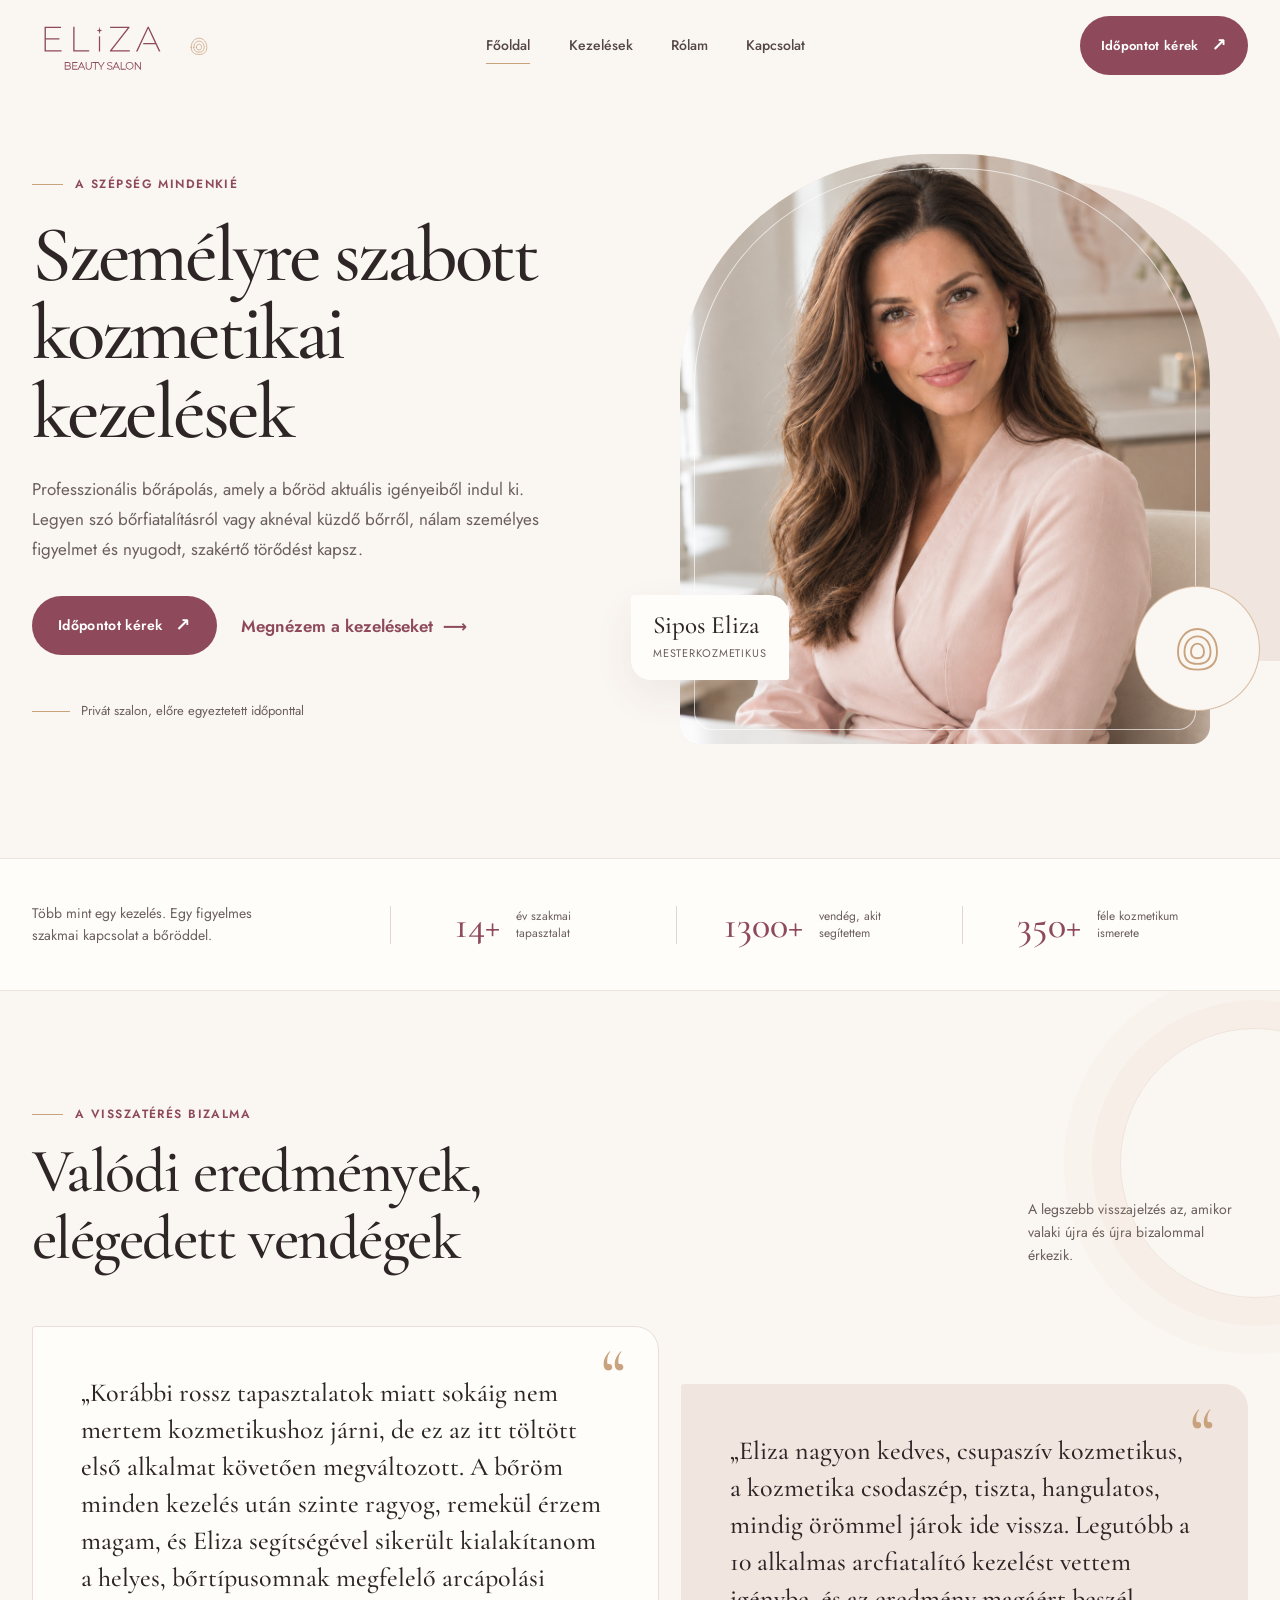
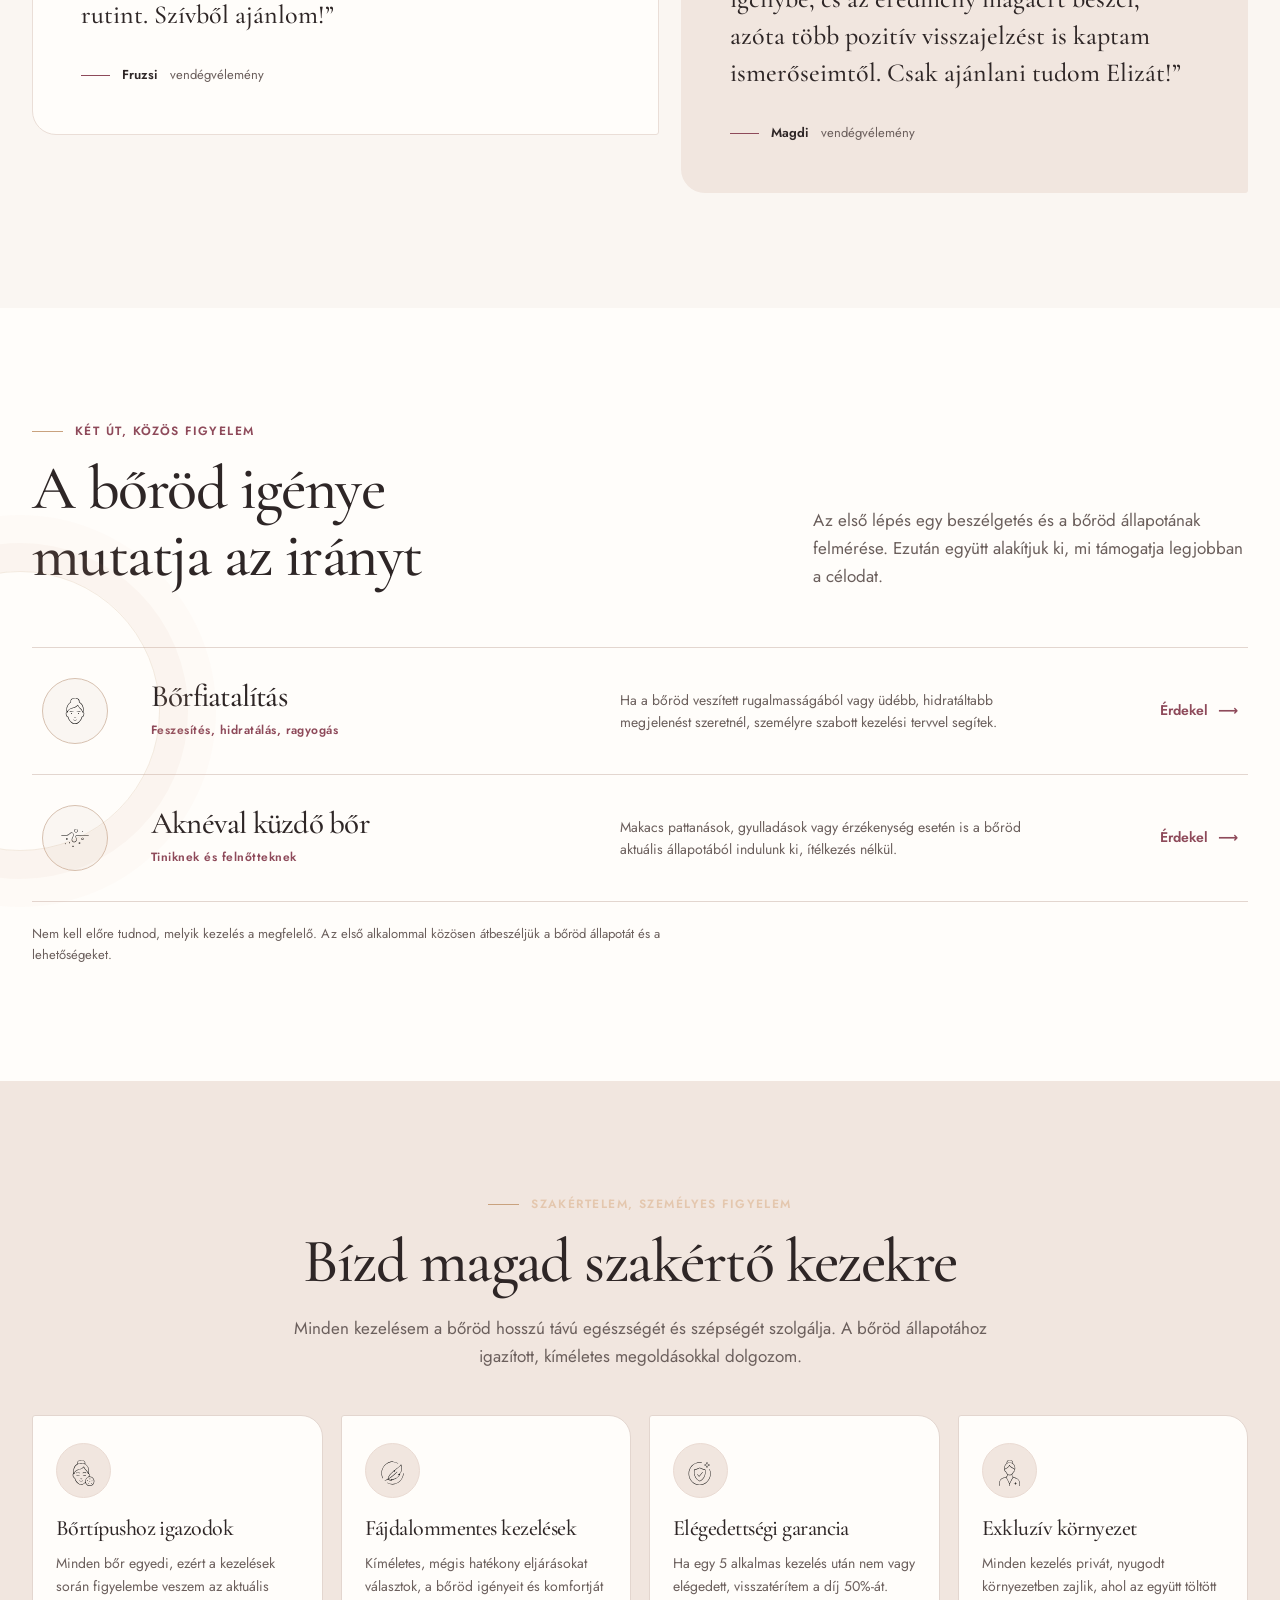
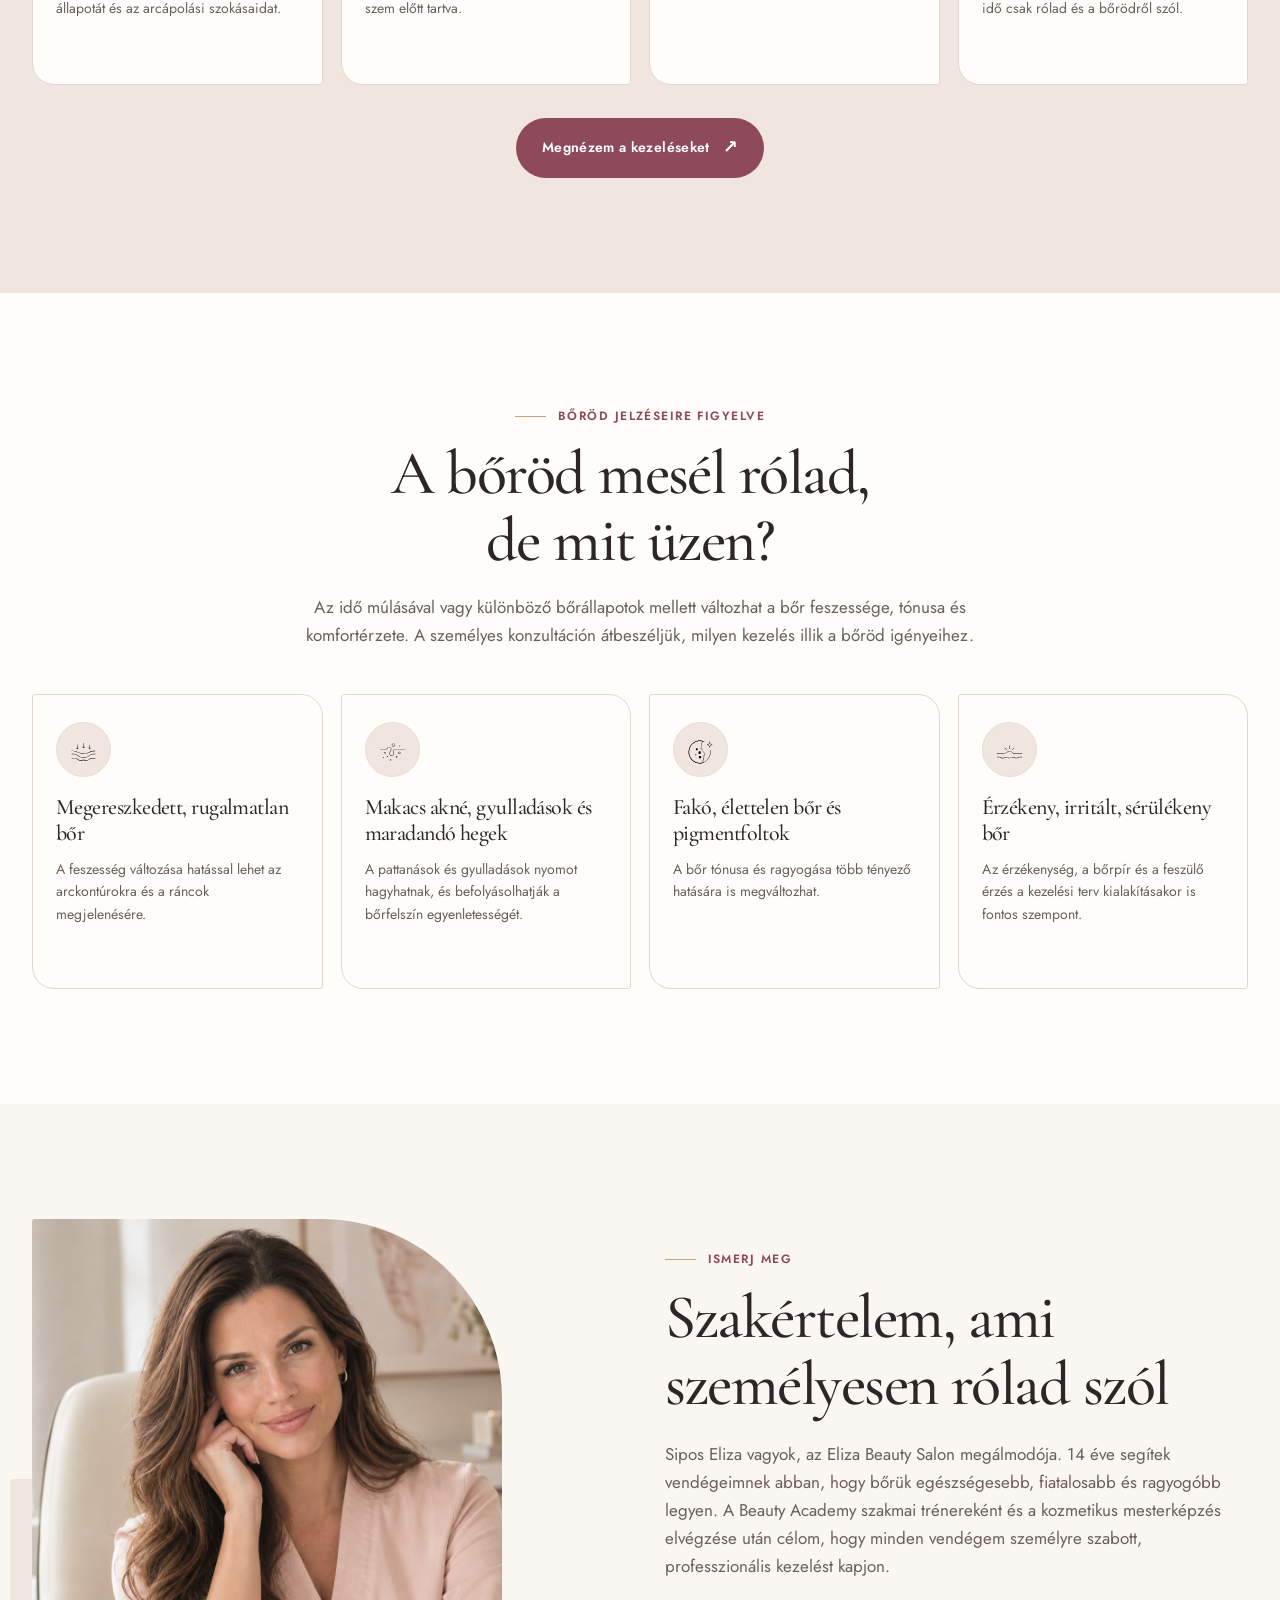
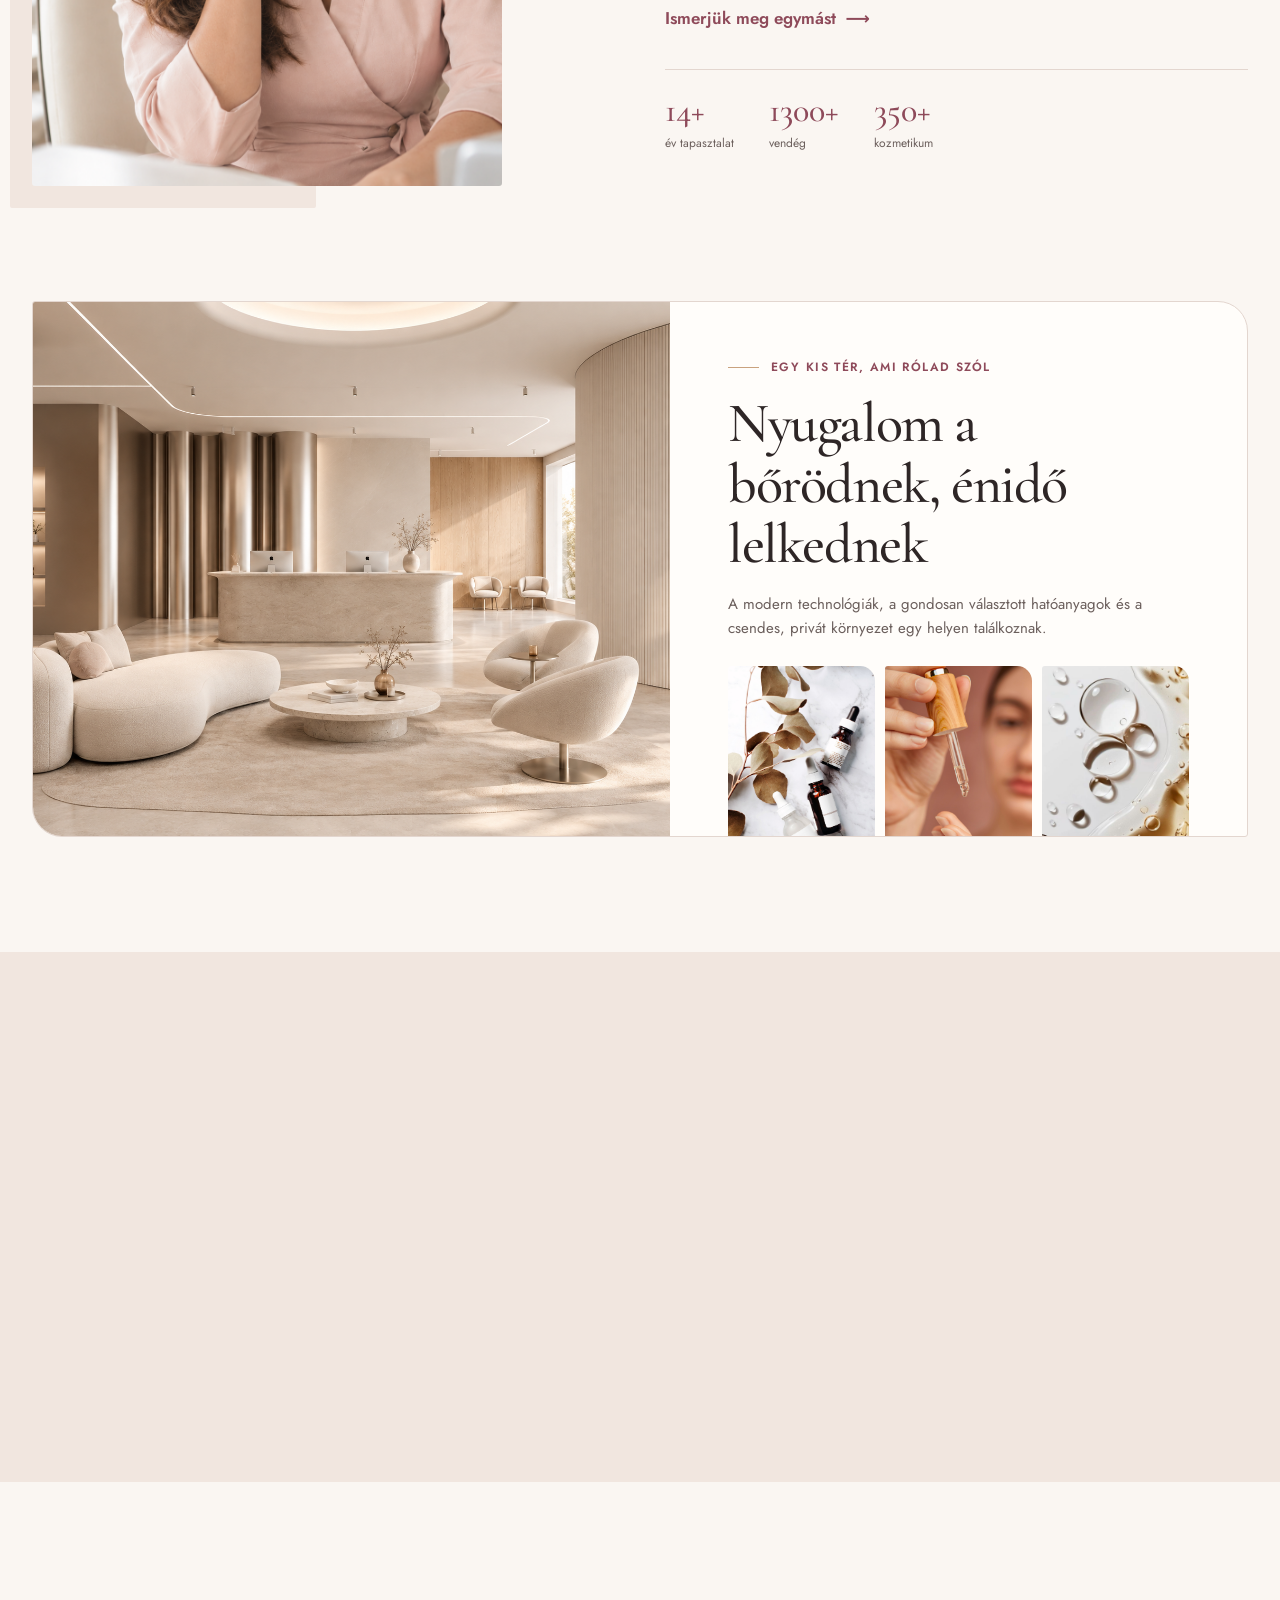
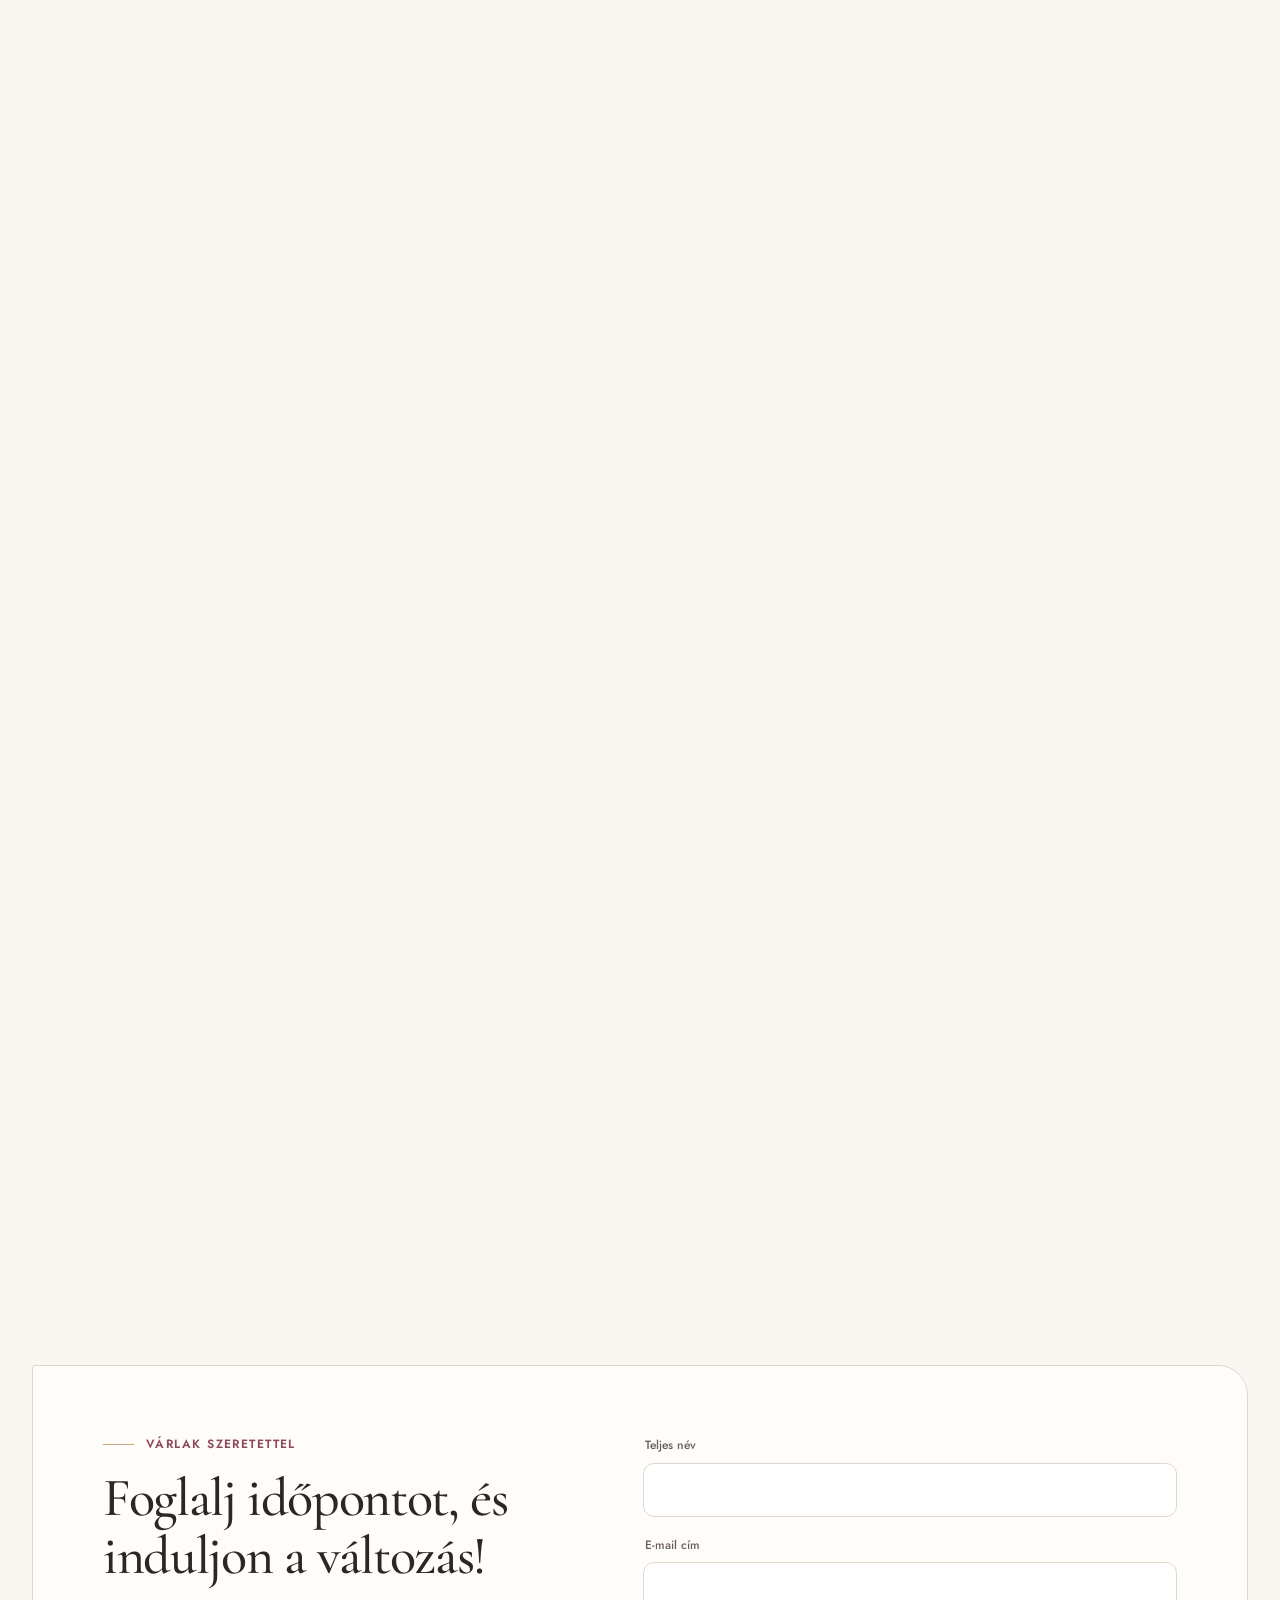
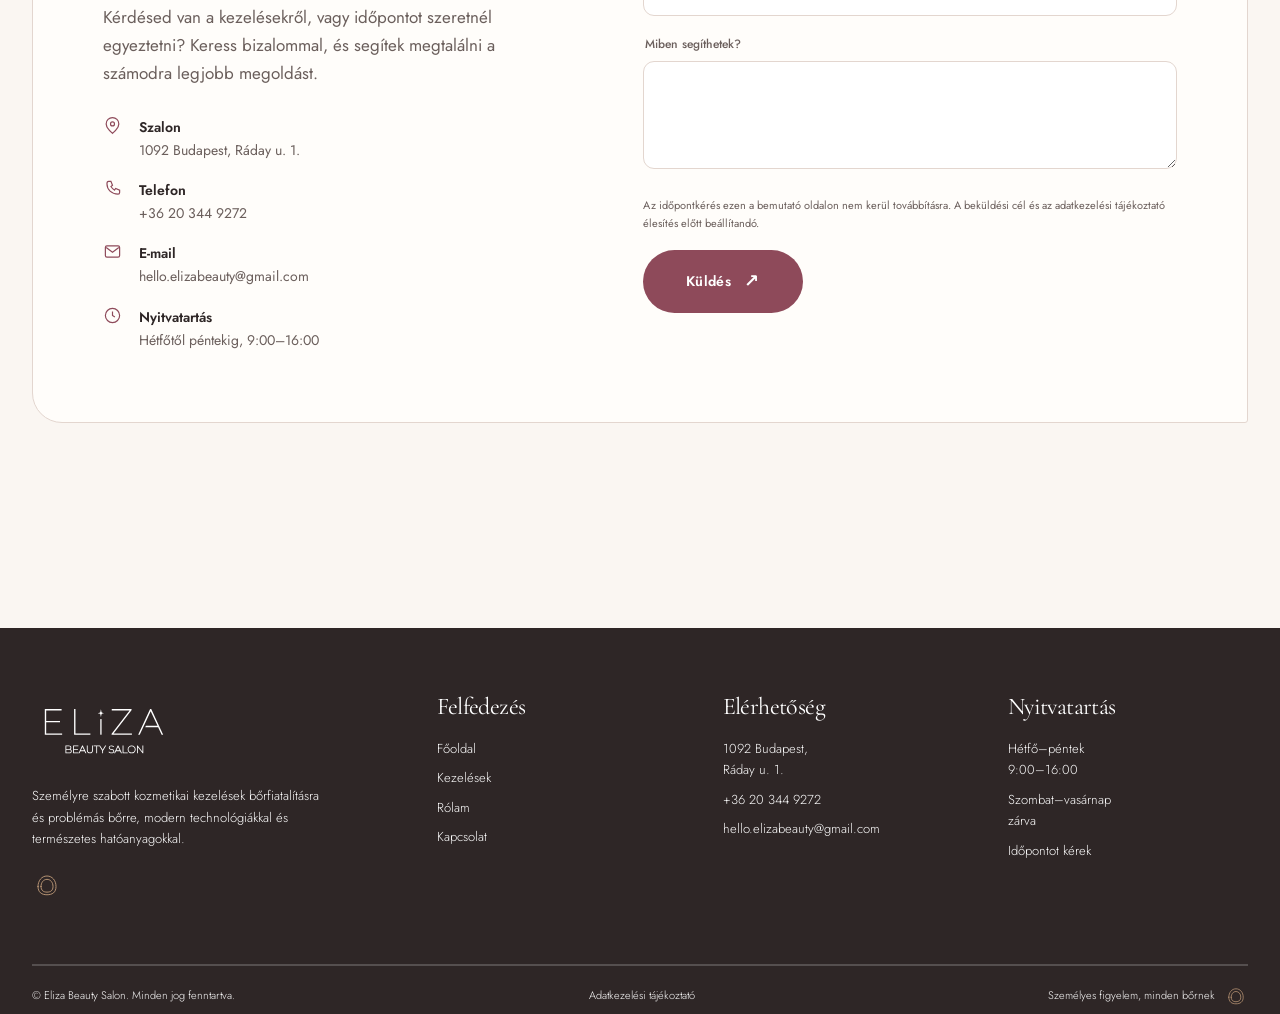
==== commit f10e61a8: "módosítás_001" ====
--- a/koncepcio-1-torodo-feny.html
+++ b/koncepcio-1-torodo-feny.html
@@ -9,7 +9,7 @@
   <link rel="icon" href="logo/favicon.svg" type="image/svg+xml">
   <link rel="preconnect" href="https://fonts.googleapis.com">
   <link rel="preconnect" href="https://fonts.gstatic.com" crossorigin>
-  <link href="https://fonts.googleapis.com/css2?family=Cormorant+Garamond:wght@500;600&family=Jost:wght@400;500;600&display=swap" rel="stylesheet">
+  <link href="https://fonts.googleapis.com/css2?family=Cormorant+Garamond:wght@400;500;600&family=Jost:wght@300;400;500;600&display=swap" rel="stylesheet">
   <style>
     :root{--color-brand-primary:#8E4A5A;--color-brand-primary-dark:#6E3644;--color-brand-secondary:#2E2626;--color-brand-accent:#C9A27E;--color-brand-bg:#FAF6F2;--color-brand-surface:#F1E6DF;--color-brand-text:#2E2626;--color-brand-muted:#6B5F5C;--line:#E3D6CF;--font-heading:'Cormorant Garamond',Georgia,serif;--font-body:'Jost',system-ui,sans-serif;--max:1240px;--ease:cubic-bezier(.22,.68,0,1)}
     *,*::before,*::after{box-sizing:border-box}html{scroll-behavior:smooth;scroll-padding-top:90px}body{margin:0;background:var(--color-brand-bg);color:var(--color-brand-text);font:17px/1.65 var(--font-body);-webkit-font-smoothing:antialiased}h1,h2,h3,h4{margin:0;font-family:var(--font-heading);font-weight:500;letter-spacing:-.025em;line-height:1.08}p{margin:0}a{color:inherit;text-decoration:none}button,input,textarea{font:inherit}img{display:block;max-width:100%}::selection{background:#e9d3d5;color:var(--color-brand-secondary)}:focus-visible{outline:3px solid #A66A48;outline-offset:4px;border-radius:5px}
@@ -22,17 +22,17 @@
     .reviews{overflow:hidden}.reviews:after,.paths:before,.care:before,.offer-panel:before{content:"";position:absolute;border:1px solid #c9a27e38;border-radius:50%;box-shadow:0 0 0 28px #c9a27e10,0 0 0 56px #c9a27e08;pointer-events:none}.reviews:after{top:4%;right:-110px;width:270px;height:270px}.reviews-head{display:flex;align-items:end;justify-content:space-between;gap:32px;margin-bottom:53px}.reviews-head .title{margin-top:16px}.small-note{max-width:220px;padding-bottom:6px;color:var(--color-brand-muted);font-size:14px}.review-grid{display:grid;grid-template-columns:1.05fr .95fr;gap:22px;align-items:start}.review{position:relative;min-height:305px;padding:clamp(28px,4vw,48px);background:#fffdfa;border:1px solid #eaded7;border-radius:3px 24px}.review:nth-child(2){margin-top:58px;background:var(--color-brand-surface);border-color:transparent}.quote{position:absolute;top:22px;right:32px;color:var(--color-brand-accent);font:500 72px/.7 var(--font-heading)}.review p{position:relative;max-width:540px;font:500 clamp(20px,2.1vw,26px)/1.42 var(--font-heading)}.review footer{display:flex;align-items:center;gap:12px;margin-top:31px;color:var(--color-brand-muted);font-size:13px}.review footer:before{content:"";width:29px;height:1px;background:var(--color-brand-primary)}.review footer strong{color:var(--color-brand-text);font-weight:600}
     .paths{background:#fffdfa;overflow:hidden}.paths:before{left:-120px;top:34%;width:280px;height:280px}.paths-head{display:grid;grid-template-columns:1fr .6fr;align-items:end;gap:55px}.paths-head .title{margin-top:16px}.path-list{margin-top:57px;border-top:1px solid var(--line)}.path{display:grid;grid-template-columns:82px 1fr 1fr 150px;gap:27px;align-items:center;padding:30px 10px;border-bottom:1px solid var(--line);transition:padding .35s var(--ease),background .35s}.path:hover{padding-inline:20px;background:#faf6f255}.path-icon{width:66px;height:66px;padding:12px;border:1px solid #d7c1b0;border-radius:50%;background:var(--color-brand-bg)}.path-icon img{width:100%;height:100%;object-fit:contain}.path h3{font-size:31px}.path-tag{display:inline-block;margin-top:7px;color:var(--color-brand-primary);font-size:12px;font-weight:600;letter-spacing:.04em}.path p{max-width:415px;color:var(--color-brand-muted);font-size:14px;line-height:1.6}.path .text-link{justify-self:end;font-size:14px}.path-note{max-width:650px;margin-top:21px;color:var(--color-brand-muted);font-size:13px}
     .care{color:#fffaf6;background:var(--color-brand-secondary);overflow:hidden}.care:before{right:-250px;top:-220px;width:560px;height:560px;border-color:#c9a27e30;box-shadow:0 0 0 38px #c9a27e0c,0 0 0 76px #c9a27e08}.care-layout{display:grid;grid-template-columns:.72fr 1.28fr;gap:clamp(55px,9vw,130px);align-items:start}.care-copy{position:sticky;top:125px}.care .eyebrow{color:#e4c7ae}.care .title{margin-top:18px;color:#fffaf6}.care-copy>p{max-width:390px;margin-top:20px;color:#e5d8d2}.care-copy .btn{margin-top:29px}.care-list{border-top:1px solid #ffffff32}.care-item{display:grid;grid-template-columns:56px 1fr;gap:20px;padding:25px 0;border-bottom:1px solid #ffffff32}.care-item .arc{width:36px;height:36px;color:#d0a888}.care-item h3{color:#fffaf6;font-size:27px}.care-item p{max-width:540px;margin-top:7px;color:#e5d8d2;font-size:14px}.care-note{display:flex;align-items:flex-start;gap:11px;margin-top:26px;color:#e5d8d2;font-size:12px}.care-note .arc{width:23px;height:23px}
-    .about-grid{display:grid;grid-template-columns:.94fr 1.06fr;gap:clamp(55px,9vw,130px);align-items:center}.about-photo{position:relative;max-width:470px}.about-photo:before{content:"";position:absolute;left:-22px;bottom:-22px;width:65%;height:58%;background:var(--color-brand-surface);border-radius:2px 50% 2px 2px}.about-photo img{position:relative;z-index:1;width:100%;aspect-ratio:.83;object-fit:cover;object-position:center 30%;border-radius:3px 180px 3px 3px}.seal{position:absolute;z-index:2;right:-35px;bottom:33px;width:108px;height:108px;display:grid;place-items:center;padding:16px;border:1px solid var(--color-brand-accent);border-radius:50%;background:var(--color-brand-bg);color:var(--color-brand-primary);text-align:center;font:500 19px/1.05 var(--font-heading);transform:rotate(7deg)}.about-copy .title{margin-top:17px}.about-copy>p{margin-top:21px;color:var(--color-brand-muted)}.about-copy .text-link{margin-top:24px}.metrics{display:flex;flex-wrap:wrap;gap:28px 35px;margin-top:37px;padding-top:24px;border-top:1px solid var(--line)}.metric strong{display:block;color:var(--color-brand-primary);font:500 34px/1 var(--font-heading)}.metric span{display:block;margin-top:6px;color:var(--color-brand-muted);font-size:12px}
+    .about-grid{display:grid;grid-template-columns:.94fr 1.06fr;gap:clamp(55px,9vw,130px);align-items:center}.about-photo{position:relative;max-width:470px}.about-photo:before{content:"";position:absolute;left:-22px;bottom:-22px;width:65%;height:58%;background:var(--color-brand-surface);border-radius:2px 50% 2px 2px}.about-photo img{position:relative;z-index:1;width:100%;aspect-ratio:.83;object-fit:cover;object-position:center 30%;border-radius:3px 180px 3px 3px}.about-copy .title{margin-top:17px}.about-copy>p{margin-top:21px;color:var(--color-brand-muted)}.about-copy .text-link{margin-top:24px}.metrics{display:flex;flex-wrap:wrap;gap:28px 35px;margin-top:37px;padding-top:24px;border-top:1px solid var(--line)}.metric strong{display:block;color:var(--color-brand-primary);font:500 34px/1 var(--font-heading)}.metric span{display:block;margin-top:6px;color:var(--color-brand-muted);font-size:12px}
     .salon-strip{padding-top:0}.salon-panel{display:grid;grid-template-columns:1.05fr .95fr;min-height:420px;overflow:hidden;border:1px solid var(--line);border-radius:3px 30px;background:#fffdfa}.salon-panel>img{width:100%;height:100%;min-height:420px;object-fit:cover;object-position:center 56%}.salon-copy{display:flex;flex-direction:column;justify-content:center;padding:clamp(34px,4.5vw,62px);color:var(--color-brand-text)}.salon-copy .eyebrow{color:var(--color-brand-primary)}.salon-copy h2{margin-top:17px;font-size:clamp(36px,4.5vw,56px)}.salon-copy p{margin-top:17px;color:var(--color-brand-muted);font-size:15px}.salon-mood-gallery{display:grid;grid-template-columns:1fr 1fr 1fr;gap:10px;height:112px;margin-top:25px}.salon-mood-gallery img{width:100%;height:100%;object-fit:cover;border-radius:3px 15px}.salon-copy .arc{margin-top:19px;color:var(--color-brand-primary)}
     .process{background:var(--color-brand-surface)}.process-head{display:flex;justify-content:space-between;align-items:end;gap:40px}.process-head .title{margin-top:16px}.process-head>p{max-width:300px;color:var(--color-brand-muted);font-size:14px}.steps{display:grid;grid-template-columns:repeat(4,1fr);margin-top:55px}.step{position:relative;padding-right:26px}.step:not(:last-child):after{content:"";position:absolute;top:23px;left:52px;right:12px;height:1px;background:#c7aaa1}.step-number{position:relative;z-index:1;width:48px;height:48px;display:grid;place-items:center;border:1px solid #bf9f94;border-radius:50%;background:var(--color-brand-surface);color:var(--color-brand-primary);font:500 19px var(--font-heading)}.step h3{margin-top:19px;font-size:25px}.step p{max-width:250px;margin-top:9px;color:var(--color-brand-muted);font-size:13px;line-height:1.6}
     .offer{overflow:hidden}.offer-panel{position:relative;display:grid;grid-template-columns:1fr 210px;align-items:center;gap:45px;padding:clamp(38px,6vw,75px);border-radius:3px 36px;background:var(--color-brand-primary);color:#fffaf6}.offer-panel:before{right:120px;top:-170px;width:360px;height:360px;border-color:#ffffff30;box-shadow:0 0 0 28px #ffffff10,0 0 0 58px #ffffff08}.offer-content{position:relative;z-index:1}.offer .eyebrow{color:#f1d7c4}.offer h2{max-width:740px;margin-top:17px;font-size:clamp(38px,5vw,64px)}.offer p{max-width:660px;margin-top:17px;color:#f7e9e4}.offer-action{position:relative;z-index:1;justify-self:end}.offer-action .arc{display:block;width:86px;height:86px;margin:0 auto 23px;color:#e4c19c}
     .faq-layout{display:grid;grid-template-columns:.76fr 1.24fr;gap:clamp(50px,10vw,145px);align-items:start}.faq-side .title{margin-top:16px}.faq-side p{margin-top:17px;color:var(--color-brand-muted)}.faq-side .text-link{margin-top:22px}.faq-list{border-top:1px solid var(--line)}.faq-list details{border-bottom:1px solid var(--line)}.faq-list summary{position:relative;padding:21px 44px 21px 0;list-style:none;cursor:pointer;font:600 20px/1.35 var(--font-heading)}.faq-list summary::-webkit-details-marker{display:none}.faq-list summary:after{content:"+";position:absolute;right:2px;top:18px;color:var(--color-brand-primary);font:400 25px/1 var(--font-body);transition:transform .25s var(--ease)}.faq-list details[open] summary:after{transform:rotate(45deg)}.faq-answer{max-width:620px;padding:0 36px 23px 0;color:var(--color-brand-muted);font-size:14px}
     .guide{padding-top:0}.guide-panel{display:grid;grid-template-columns:.8fr 1.2fr;gap:56px;align-items:center;padding:clamp(34px,5vw,62px);background:#fffdfa;border:1px solid var(--line);border-radius:3px 28px}.guide-copy .eyebrow{margin-bottom:15px}.guide-copy h2{font-size:clamp(34px,4vw,49px)}.guide-copy p{margin-top:14px;color:var(--color-brand-muted);font-size:14px}.guide-form{display:grid;grid-template-columns:1fr 1fr auto;gap:12px;align-items:end}.field label{display:block;margin:0 0 7px 2px;color:var(--color-brand-muted);font-size:12px;font-weight:500}.field input,.field textarea{width:100%;min-height:50px;padding:12px 14px;border:1px solid var(--line);border-radius:11px;background:#fff;color:var(--color-brand-text);outline:none;transition:border-color .25s,box-shadow .25s}.field input:focus,.field textarea:focus{border-color:var(--color-brand-primary);box-shadow:0 0 0 3px #8e4a5a1a}.guide-form .btn{min-height:50px;padding-inline:17px;font-size:12px;white-space:nowrap}.form-status{grid-column:1/-1;min-height:20px;color:var(--color-brand-primary);font-size:12px}
     .contact{padding-top:30px}.contact-panel{display:grid;grid-template-columns:.9fr 1.1fr;gap:clamp(45px,8vw,105px);padding:clamp(36px,6vw,70px);background:#fffdfa;border:1px solid var(--line);border-radius:3px 30px}.contact-copy .title{margin-top:16px;font-size:clamp(38px,4.5vw,54px)}.contact-copy>p{margin-top:17px;color:var(--color-brand-muted)}.contact-details{display:grid;gap:17px;margin-top:29px}.contact-detail{display:grid;grid-template-columns:25px 1fr;gap:11px;color:var(--color-brand-muted);font-size:14px}.contact-detail svg{width:19px;height:19px;color:var(--color-brand-primary)}.contact-detail strong{display:block;color:var(--color-brand-text);font-weight:600}.booking-form{display:grid;gap:15px}.booking-form textarea{min-height:108px;resize:vertical}.consent-note{color:var(--color-brand-muted);font-size:11px}.booking-form .btn{justify-self:start;min-width:160px}
-    .footer{margin-top:90px;padding:64px 0 22px;background:var(--color-brand-secondary);color:#f8f0eb}.footer-top{display:grid;grid-template-columns:1.2fr .8fr .8fr .8fr;gap:45px;padding-bottom:55px}.footer-brand img{width:145px;filter:brightness(0) invert(1)}.footer-brand p{max-width:300px;margin-top:20px;color:#e1d4ce;font-size:13px}.footer-brand .arc{margin-top:21px;color:#c9a27e}.footer-col h3{margin-bottom:17px;color:#ead4c4;font:500 24px var(--font-heading)}.footer-col p,.footer-col a{display:block;margin-top:8px;color:#e1d4ce;font-size:13px}.footer-col a:hover{color:#fff;text-decoration:underline;text-underline-offset:4px}.footer-bottom{display:flex;justify-content:space-between;align-items:center;gap:20px;padding-top:18px;border-top:1px solid #ffffff30;color:#cbbdb7;font-size:11px}.footer-bottom a{color:#ead4c4}.signoff{display:flex;align-items:center;gap:9px}.signoff .arc{width:24px;height:24px}
+    .footer{margin-top:90px;padding:64px 0 22px;background:var(--color-brand-secondary);color:#fff;font-weight:300}.footer-top{display:grid;grid-template-columns:1.2fr .8fr .8fr .8fr;gap:45px;padding-bottom:55px}.footer-brand img{width:145px;filter:brightness(0) invert(1)}.footer-brand p{max-width:300px;margin-top:20px;color:#fff;font-size:13px}.footer-brand .arc{margin-top:21px;color:#c9a27e}.footer-col h3{margin-bottom:17px;color:#fff;font:400 24px var(--font-heading)}.footer-col p,.footer-col a{display:block;margin-top:8px;color:#fff;font-size:13px}.footer-col a:hover{color:#fff;text-decoration:underline;text-underline-offset:4px}.footer-bottom{display:flex;justify-content:space-between;align-items:center;gap:20px;padding-top:18px;border-top:2.333px solid #ffffff30;color:#fff;font-size:11px;font-weight:300}.footer-bottom a{color:#fff}.signoff{display:flex;align-items:center;gap:9px}.signoff .arc{width:24px;height:24px}
     .reveal{opacity:0;transform:translateY(20px);transition:opacity .75s var(--ease),transform .75s var(--ease)}.reveal[data-reveal=left]{transform:translateX(-24px)}.reveal[data-reveal=right]{transform:translateX(24px)}.reveal[data-reveal=scale]{transform:scale(.975)}.reveal.visible{opacity:1;transform:none}@keyframes enter{from{opacity:0;transform:translateY(18px)}to{opacity:1;transform:none}}@keyframes breathe{0%,100%{transform:translateY(0) rotate(-5deg)}50%{transform:translateY(-8px) rotate(2deg)}}.hero-kicker,.hero h1,.hero-text,.hero-actions,.hero-note{animation:enter .85s both}.hero h1{animation-delay:.12s}.hero-text{animation-delay:.24s}.hero-actions{animation-delay:.36s}.hero-note{animation-delay:.48s}
     @media(max-width:980px){.page-container{width:min(var(--max),calc(100% - 44px))}.links{gap:19px}.hero-grid{gap:40px;grid-template-columns:1fr 1fr}.hero-visual,.portrait{min-height:510px;height:510px}.hero h1{font-size:clamp(49px,6vw,68px)}.proof-row{grid-template-columns:1fr repeat(3,1fr)}.proof-item{padding-inline:12px;gap:10px}.number{font-size:32px}.path{grid-template-columns:70px 1fr 1.1fr 120px;gap:18px}.guide-panel{gap:32px}.guide-form{grid-template-columns:1fr 1fr}.guide-form .btn{grid-column:1/-1;justify-self:start}}
-    @media(max-width:760px){html{scroll-padding-top:76px}.page-container{width:calc(100% - 40px)}.header,.header.scrolled{height:76px}.brand img{width:128px}.brand .arc{width:22px;height:22px}.menu{display:inline-flex;margin-left:auto}.nav{gap:12px}.nav-cta{display:none}.links{display:none;position:absolute;top:100%;left:0;right:0;padding:13px 20px 20px;background:var(--color-brand-bg);border-bottom:1px solid var(--line);box-shadow:0 18px 25px #3d29200c}.links.open{display:grid;gap:0}.links a{padding:12px 4px;border-bottom:1px solid #e3d6cf80}.links a:last-child{border:0}.hero{padding:20px 0 64px}.hero-grid{grid-template-columns:1fr;gap:24px;min-height:0}.hero-copy{padding:28px 0 0}.hero h1{max-width:560px;margin-top:16px;font-size:clamp(46px,12vw,68px)}.hero-text{margin-top:17px;font-size:15px;line-height:1.65}.hero-actions{margin-top:22px}.hero-note{margin-top:24px;font-size:12px}.hero-visual{width:min(calc(100% - 28px),470px);min-height:0;height:auto;aspect-ratio:.91;margin:auto}.portrait{width:calc(100% - 22px);height:100%;min-height:0;margin-left:18px}.hero-back{right:-2%;top:6%;width:84%;height:80%}.orbit{width:88px;height:88px;right:-2%;bottom:6%}.orbit .arc{width:48px;height:48px}.caption{left:-16px;bottom:11%;padding:13px 17px}.caption strong{font-size:22px}.hero-bottom{margin-top:30px;font-size:11px}.proof{padding:28px 0}.proof-row{grid-template-columns:1fr 1fr;gap:22px 5px}.proof-intro{max-width:100%;grid-column:1/-1}.proof-item{justify-content:start;padding:0;border:0}.proof-item:last-child{grid-column:1/-1}.number{font-size:30px}.proof-label{max-width:none}.section{padding:70px 0}.title{font-size:clamp(37px,10vw,50px)}.reviews-head{display:block;margin-bottom:32px}.small-note{margin-top:15px}.review-grid{grid-template-columns:1fr;gap:15px}.review{min-height:0;padding:28px 24px}.review:nth-child(2){margin-top:0}.review p{font-size:23px}.paths-head{grid-template-columns:1fr;gap:16px}.path-list{margin-top:32px}.path{grid-template-columns:58px 1fr 35px;gap:14px;padding:21px 0}.path:hover{padding-inline:6px}.path-icon{width:54px;height:54px;padding:11px}.path h3{font-size:26px}.path p{grid-column:2/-1;grid-row:2;font-size:13px}.path .text-link{width:35px;overflow:hidden;justify-self:end;font-size:0}.path .text-link:after{content:"↗";font-size:18px}.care-layout{grid-template-columns:1fr;gap:34px}.care-copy{position:static}.care .title{max-width:490px}.care-copy>p{max-width:600px}.care-item{grid-template-columns:42px 1fr;gap:12px;padding:20px 0}.care-item .arc{width:29px;height:29px}.care-item h3{font-size:25px}.about-grid{grid-template-columns:1fr;gap:53px}.about-photo{width:min(84%,420px);margin-left:12px}.seal{right:-28px;width:90px;height:90px;font-size:17px}.about-copy .title{max-width:500px}.salon-panel{grid-template-columns:1fr;min-height:0}.salon-panel>img{height:260px;min-height:260px}.salon-copy{padding:30px;margin-top:0}.salon-mood-gallery{height:90px;gap:8px;margin-top:18px}.process-head{display:block}.process-head>p{margin-top:16px}.steps{grid-template-columns:1fr 1fr;gap:35px 24px;margin-top:37px}.step:not(:last-child):after{display:none}.step{padding:0}.step h3{font-size:23px}.offer-panel{grid-template-columns:1fr;gap:28px}.offer-action{justify-self:start}.offer-action .arc{display:none}.faq-layout{grid-template-columns:1fr;gap:34px}.faq-side{max-width:580px}.guide-panel{grid-template-columns:1fr;gap:27px}.guide-form{grid-template-columns:1fr}.guide-form .btn{grid-column:auto}.contact{padding-top:0}.contact-panel{grid-template-columns:1fr;gap:35px}.footer-top{grid-template-columns:1fr 1fr;gap:34px 25px}.footer-brand{grid-column:1/-1}.footer-bottom{align-items:flex-start;flex-direction:column}}
+    @media(max-width:760px){html{scroll-padding-top:76px}.page-container{width:calc(100% - 40px)}.header,.header.scrolled{height:76px}.brand img{width:128px}.brand .arc{width:22px;height:22px}.menu{display:inline-flex;margin-left:auto}.nav{gap:12px}.nav-cta{display:none}.links{display:none;position:absolute;top:100%;left:0;right:0;padding:13px 20px 20px;background:var(--color-brand-bg);border-bottom:1px solid var(--line);box-shadow:0 18px 25px #3d29200c}.links.open{display:grid;gap:0}.links a{padding:12px 4px;border-bottom:1px solid #e3d6cf80}.links a:last-child{border:0}.hero{padding:20px 0 64px}.hero-grid{grid-template-columns:1fr;gap:24px;min-height:0}.hero-copy{padding:28px 0 0}.hero h1{max-width:560px;margin-top:16px;font-size:clamp(46px,12vw,68px)}.hero-text{margin-top:17px;font-size:15px;line-height:1.65}.hero-actions{margin-top:22px}.hero-note{margin-top:24px;font-size:12px}.hero-visual{width:min(calc(100% - 28px),470px);min-height:0;height:auto;aspect-ratio:.91;margin:auto}.portrait{width:calc(100% - 22px);height:100%;min-height:0;margin-left:18px}.hero-back{right:-2%;top:6%;width:84%;height:80%}.orbit{width:88px;height:88px;right:-2%;bottom:6%}.orbit .arc{width:48px;height:48px}.caption{left:-16px;bottom:11%;padding:13px 17px}.caption strong{font-size:22px}.hero-bottom{margin-top:30px;font-size:11px}.proof{padding:28px 0}.proof-row{grid-template-columns:1fr 1fr;gap:22px 5px}.proof-intro{max-width:100%;grid-column:1/-1}.proof-item{justify-content:start;padding:0;border:0}.proof-item:last-child{grid-column:1/-1}.number{font-size:30px}.proof-label{max-width:none}.section{padding:70px 0}.title{font-size:clamp(37px,10vw,50px)}.reviews-head{display:block;margin-bottom:32px}.small-note{margin-top:15px}.review-grid{grid-template-columns:1fr;gap:15px}.review{min-height:0;padding:28px 24px}.review:nth-child(2){margin-top:0}.review p{font-size:23px}.paths-head{grid-template-columns:1fr;gap:16px}.path-list{margin-top:32px}.path{grid-template-columns:58px 1fr 35px;gap:14px;padding:21px 0}.path:hover{padding-inline:6px}.path-icon{width:54px;height:54px;padding:11px}.path h3{font-size:26px}.path p{grid-column:2/-1;grid-row:2;font-size:13px}.path .text-link{width:35px;overflow:hidden;justify-self:end;font-size:0}.path .text-link:after{content:"↗";font-size:18px}.care-layout{grid-template-columns:1fr;gap:34px}.care-copy{position:static}.care .title{max-width:490px}.care-copy>p{max-width:600px}.care-item{grid-template-columns:42px 1fr;gap:12px;padding:20px 0}.care-item .arc{width:29px;height:29px}.care-item h3{font-size:25px}.about-grid{grid-template-columns:1fr;gap:53px}.about-photo{width:min(84%,420px);margin-left:12px}.about-copy .title{max-width:500px}.salon-panel{grid-template-columns:1fr;min-height:0}.salon-panel>img{height:260px;min-height:260px}.salon-copy{padding:30px;margin-top:0}.salon-mood-gallery{height:90px;gap:8px;margin-top:18px}.process-head{display:block}.process-head>p{margin-top:16px}.steps{grid-template-columns:1fr 1fr;gap:35px 24px;margin-top:37px}.step:not(:last-child):after{display:none}.step{padding:0}.step h3{font-size:23px}.offer-panel{grid-template-columns:1fr;gap:28px}.offer-action{justify-self:start}.offer-action .arc{display:none}.faq-layout{grid-template-columns:1fr;gap:34px}.faq-side{max-width:580px}.guide-panel{grid-template-columns:1fr;gap:27px}.guide-form{grid-template-columns:1fr}.guide-form .btn{grid-column:auto}.contact{padding-top:0}.contact-panel{grid-template-columns:1fr;gap:35px}.footer-top{grid-template-columns:1fr 1fr;gap:34px 25px}.footer-brand{grid-column:1/-1}.footer-bottom{align-items:flex-start;flex-direction:column}}
     @media(max-width:420px){body{font-size:16px}.hero h1{font-size:45px}.hero-actions .btn{width:100%}.hero-actions .text-link{margin-left:3px}.hero-bottom{align-items:flex-start;flex-direction:column;gap:10px}.proof-item{gap:8px}.number{font-size:27px}.proof-label{font-size:11px}.steps{gap:30px 17px}.step h3{font-size:21px}.contact-panel{padding:27px 21px}.footer-top{grid-template-columns:1fr}.footer-brand{grid-column:auto}}
     .care{color:var(--color-brand-text);background:var(--color-brand-surface)}.care:before{display:none}.care-layout{display:block}.care-head,.concerns-head{max-width:780px;margin:0 auto;text-align:center}.care-head .eyebrow,.concerns-head .eyebrow{justify-content:center}.care-head .title,.concerns-head .title{margin-top:16px;color:var(--color-brand-text)}.care-head>p,.concerns-head>p{max-width:700px;margin:18px auto 0;color:var(--color-brand-muted)}.care-list,.concern-grid{display:grid;grid-template-columns:repeat(4,minmax(0,1fr));gap:18px;margin-top:45px;border:0}.care .care-item,.concern-card{display:flex;flex-direction:column;align-items:flex-start;gap:0;min-height:270px;padding:27px 23px;border:1px solid var(--line);border-radius:3px 22px;background:#fffdfa}.care-icon,.concern-icon{width:55px;height:55px;display:grid;place-items:center;padding:10px;border:1px solid #eadbd3;border-radius:50%;background:var(--color-brand-surface)}.care-icon img,.concern-icon img{width:100%;height:100%;object-fit:contain}.care .care-item h3,.concern-card h3{margin-top:17px;color:var(--color-brand-text);font-size:22px;line-height:1.2}.care .care-item p,.concern-card p{max-width:none;margin-top:11px;color:var(--color-brand-muted);font-size:14px;line-height:1.6}.care-action{margin-top:33px;text-align:center}.concerns{background:#fffdfa}.concern-card{min-height:295px}.concern-card h3{min-height:2.4em}
     @media(max-width:980px){.care-list,.concern-grid{grid-template-columns:repeat(2,minmax(0,1fr))}.care .care-item,.concern-card{min-height:250px}}
@@ -66,7 +66,6 @@
           <div class="orbit" aria-hidden="true"><svg class="arc" viewBox="0 0 40 40"><path d="M8 22c0-8 5-14 12-14s12 6 12 14-5 11-12 11S8 30 8 22Z"/><path d="M12 22c0-5.5 3.4-9.5 8-9.5s8 4 8 9.5-3.4 7.5-8 7.5-8-2-8-7.5Z"/><path d="M16 22c0-3 1.7-5 4-5s4 2 4 5-1.7 4-4 4-4-1-4-4Z"/></svg></div>
         </div>
       </div>
-      <div class="hero-bottom"><span class="welcome"><svg class="arc" viewBox="0 0 40 40" aria-hidden="true"><path d="M8 22c0-8 5-14 12-14s12 6 12 14-5 11-12 11S8 30 8 22Z"/><path d="M12 22c0-5.5 3.4-9.5 8-9.5s8 4 8 9.5-3.4 7.5-8 7.5-8-2-8-7.5Z"/></svg> Rád találkozom veled, ha…</span><strong>figyelmet, szakértelmet és személyre szabott megoldást keresel.</strong></div>
     </div></section>
 
     <section class="proof" aria-label="Szakmai tapasztalat"><div class="page-container proof-row">
@@ -103,7 +102,7 @@
     </div></section>
 
     <section class="section concerns" id="panaszok"><div class="page-container">
-      <header class="concerns-head reveal"><div class="eyebrow">Bőröd jelzéseire figyelve</div><h2 class="title">A bőröd mesél rólad, de mit üzen?</h2><p>Az idő múlásával vagy különböző bőrállapotok mellett változhat a bőr feszessége, tónusa és komfortérzete. A személyes konzultáción átbeszéljük, milyen kezelés illik a bőröd igényeihez.</p></header>
+      <header class="concerns-head reveal"><div class="eyebrow">Bőröd jelzéseire figyelve</div><h2 class="title">A bőröd mesél rólad,<br>de mit üzen?</h2><p>Az idő múlásával vagy különböző bőrállapotok mellett változhat a bőr feszessége, tónusa és komfortérzete. A személyes konzultáción átbeszéljük, milyen kezelés illik a bőröd igényeihez.</p></header>
       <div class="concern-grid">
         <article class="concern-card reveal"><div class="concern-icon"><img src="images/kezelesek/ikonok-05.svg" alt="" loading="lazy"></div><h3>Megereszkedett, rugalmatlan bőr</h3><p>A feszesség változása hatással lehet az arckontúrokra és a ráncok megjelenésére.</p></article>
         <article class="concern-card reveal"><div class="concern-icon"><img src="images/kezelesek/ikonok-06.svg" alt="" loading="lazy"></div><h3>Makacs akné, gyulladások és maradandó hegek</h3><p>A pattanások és gyulladások nyomot hagyhatnak, és befolyásolhatják a bőrfelszín egyenletességét.</p></article>
@@ -112,7 +111,7 @@
       </div>
     </div></section>
     <section class="section" id="rolam"><div class="page-container about-grid">
-      <div class="about-photo reveal" data-reveal="scale"><img src="images/eliza/Sipos%20Eliza_02.png" alt="Sipos Eliza a szalonban" loading="lazy"><div class="seal">Figyelem<br>minden bőrnek</div></div>
+      <div class="about-photo reveal" data-reveal="scale"><img src="images/eliza/Sipos%20Eliza_02.png" alt="Sipos Eliza a szalonban" loading="lazy"></div>
       <div class="about-copy reveal" data-reveal="right"><div class="eyebrow">Ismerj meg</div><h2 class="title">Szakértelem, ami személyesen rólad szól</h2><p>Sipos Eliza vagyok, az Eliza Beauty Salon megálmodója. 14 éve segítek vendégeimnek abban, hogy bőrük egészségesebb, fiatalosabb és ragyogóbb legyen. A Beauty Academy szakmai trénereként és a kozmetikus mesterképzés elvégzése után célom, hogy minden vendégem személyre szabott, professzionális kezelést kapjon.</p><a class="text-link" href="#kapcsolat">Ismerjük meg egymást <span aria-hidden="true">⟶</span></a>
         <div class="metrics"><div class="metric"><strong>14+</strong><span>év tapasztalat</span></div><div class="metric"><strong>1300+</strong><span>vendég</span></div><div class="metric"><strong>350+</strong><span>kozmetikum</span></div></div>
       </div>
@@ -120,17 +119,17 @@
 
     <section class="section salon-strip" aria-label="Az Eliza Beauty Salon hangulata"><div class="page-container"><div class="salon-panel reveal" data-reveal="scale">
       <img src="images/eliza/reci.png" alt="A szalon világos, nyugodt belső tere" loading="lazy">
-      <div class="salon-copy"><div class="eyebrow">Egy kis tér, ami rólad szól</div><h2>Nyugalom a bőrödnek, énidő neked</h2><p>A modern technológiák, a gondosan választott hatóanyagok és a csendes, privát környezet egy helyen találkoznak.</p><div class="salon-mood-gallery" aria-label="Arcápolási hangulatképek"><img src="images/eliza/glasses.jpg" alt="Bőrápoló szérumok és növényi részletek" loading="lazy"><img src="images/eliza/close-up-woman-with-serum.jpg" alt="Szérum felvitele arcápolás közben" loading="lazy"><img src="images/eliza/drops.jpg" alt="Hidratáló szérum textúrája" loading="lazy"></div></div>
+      <div class="salon-copy"><div class="eyebrow">Egy kis tér, ami rólad szól</div><h2>Nyugalom a bőrödnek, énidő lelkednek</h2><p>A modern technológiák, a gondosan választott hatóanyagok és a csendes, privát környezet egy helyen találkoznak.</p><div class="salon-mood-gallery" aria-label="Arcápolási hangulatképek"><img src="images/eliza/glasses.jpg" alt="Bőrápoló szérumok és növényi részletek" loading="lazy"><img src="images/eliza/close-up-woman-with-serum.jpg" alt="Szérum felvitele arcápolás közben" loading="lazy"><img src="images/eliza/drops.jpg" alt="Hidratáló szérum textúrája" loading="lazy"></div></div>
     </div></div></section>
 
     <section class="section process" id="folyamat"><div class="page-container">
-      <div class="process-head reveal"><div><div class="eyebrow">Az első üzenettől az otthoni rutinig</div><h2 class="title">Hogyan működik?</h2></div><p>Minden alkalom a figyelmes beszélgetéssel kezdődik. Lépésről lépésre, érthetően haladunk.</p></div>
+      <div class="process-head reveal"><div><div class="eyebrow">Az első üzenettől az otthoni rutinig</div><h2 class="title">Hogyan működik?</h2></div></div>
       <div class="steps"><article class="step reveal"><div class="step-number">01</div><h3>Időpont-egyeztetés</h3><p>Telefonon vagy az űrlapon keresztül jelentkezhetsz. Rövid időn belül visszajelzek.</p></article><article class="step reveal"><div class="step-number">02</div><h3>Állapotfelmérés</h3><p>Megismerem a bőröd állapotát, arcápolási szokásaidat és a célodat.</p></article><article class="step reveal"><div class="step-number">03</div><h3>Személyes kezelés</h3><p>A megbeszélt terv szerint, a bőröd igényeihez igazítva dolgozom.</p></article><article class="step reveal"><div class="step-number">04</div><h3>Tanácsok otthonra</h3><p>Praktikus útmutatót kapsz, hogy a mindennapi bőrápolásban is tudd, mire figyelj.</p></article></div>
     </div></section>
 
     <section class="section offer"><div class="page-container"><div class="offer-panel reveal">
-      <div class="offer-content"><div class="eyebrow">A bőröd minden nap érted dolgozik</div><h2>Adj neki egy kis figyelmet</h2><p>Ha bőrfiatalító kezelést keresel, vagy szeretnél segítséget aknéval küzdő bőröd ápolásához, induljunk el egy személyes beszélgetéssel.</p></div>
-      <div class="offer-action"><svg class="arc" viewBox="0 0 40 40" aria-hidden="true"><path d="M8 22c0-8 5-14 12-14s12 6 12 14-5 11-12 11S8 30 8 22Z"/><path d="M12 22c0-5.5 3.4-9.5 8-9.5s8 4 8 9.5-3.4 7.5-8 7.5-8-2-8-7.5Z"/></svg><a class="btn btn-light" href="#kezelesek">Megnézem a lehetőségeket <span class="arrow" aria-hidden="true">↗</span></a></div>
+      <div class="offer-content"><div class="eyebrow">Személyre szabott segítség a bőrödnek</div><h2>Kezdjük egy állapotfelméréssel</h2><p>Bőrfiatalító kezelés vagy aknéval küzdő bőr ápolása miatt keresel segítséget? Kérj időpontot: átbeszéljük a bőröd igényeit, és közösen választunk kezelési irányt.</p></div>
+      <div class="offer-action"><svg class="arc" viewBox="0 0 40 40" aria-hidden="true"><path d="M8 22c0-8 5-14 12-14s12 6 12 14-5 11-12 11S8 30 8 22Z"/><path d="M12 22c0-5.5 3.4-9.5 8-9.5s8 4 8 9.5-3.4 7.5-8 7.5-8-2-8-7.5Z"/></svg><a class="btn btn-light" href="#idopont">Időpontot kérek <span class="arrow" aria-hidden="true">↗</span></a></div>
     </div></div></section>
 
     <section class="section" id="gyik"><div class="page-container faq-layout">
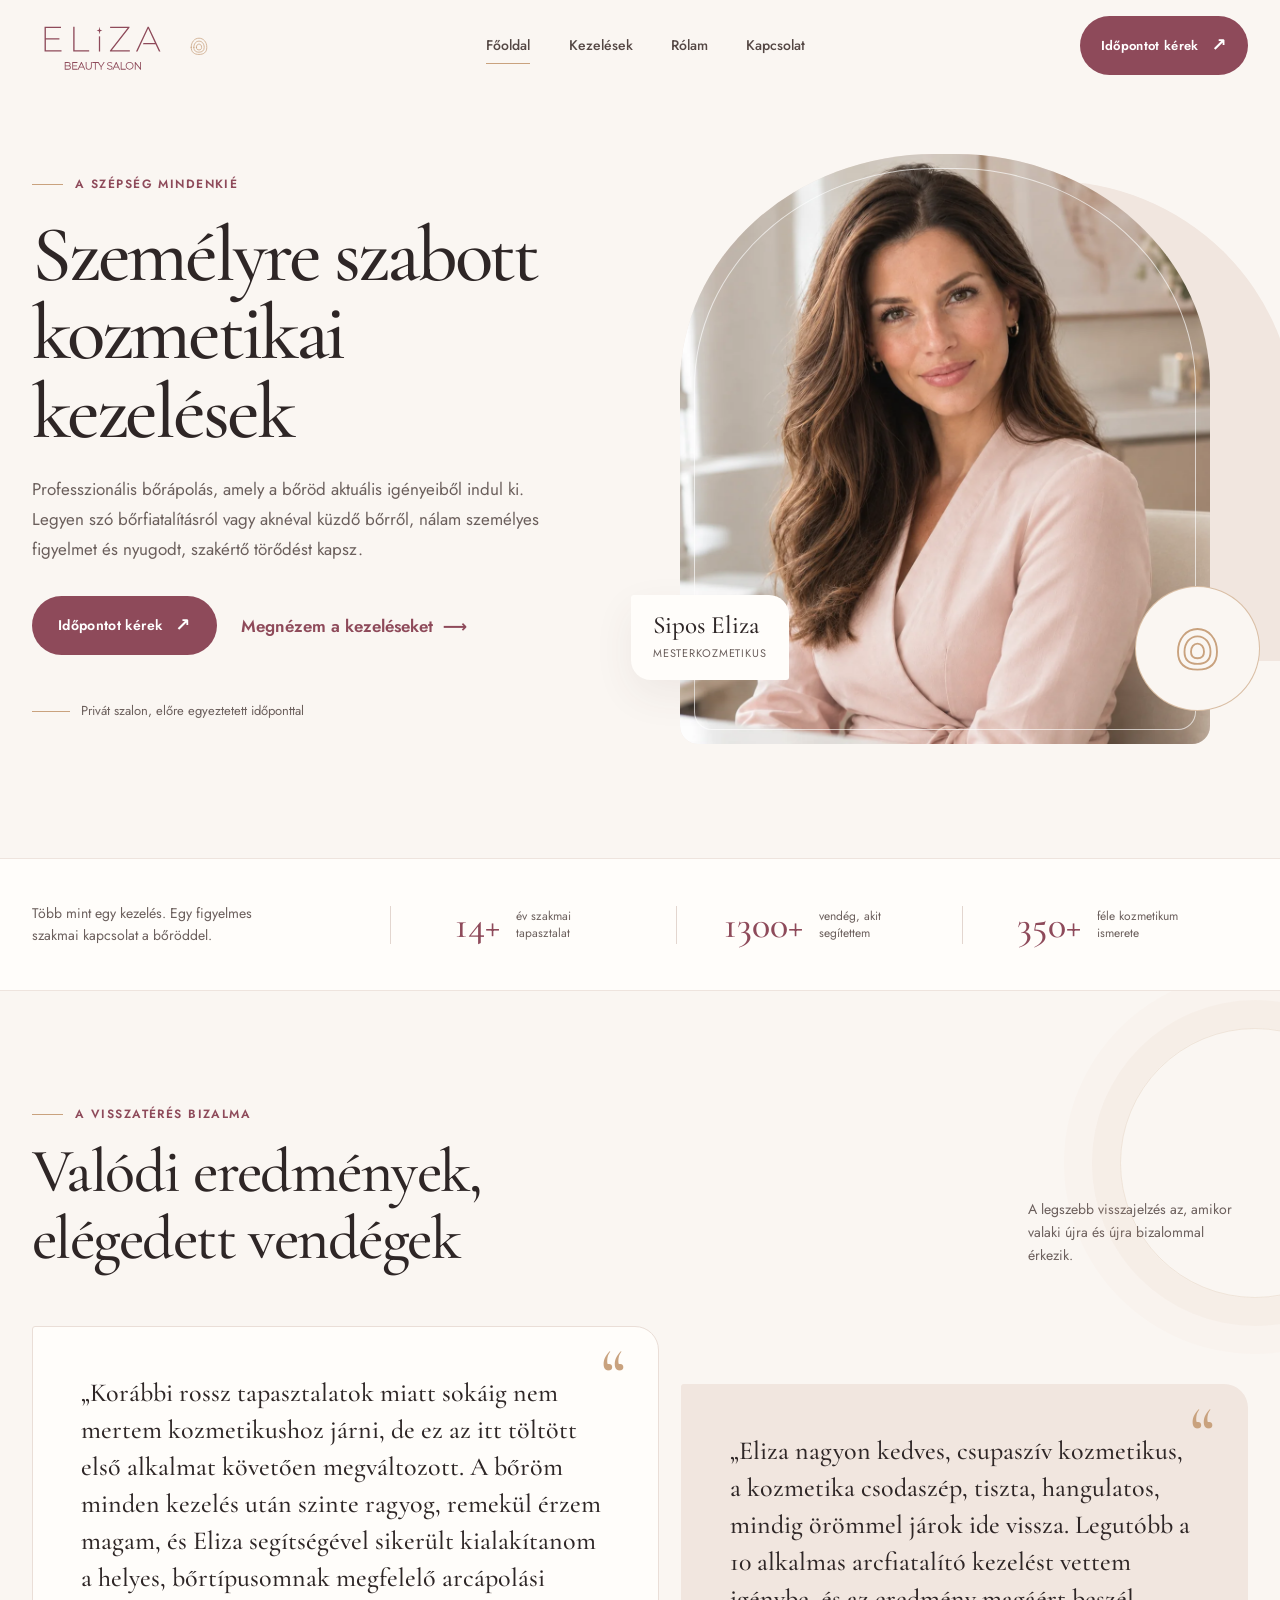
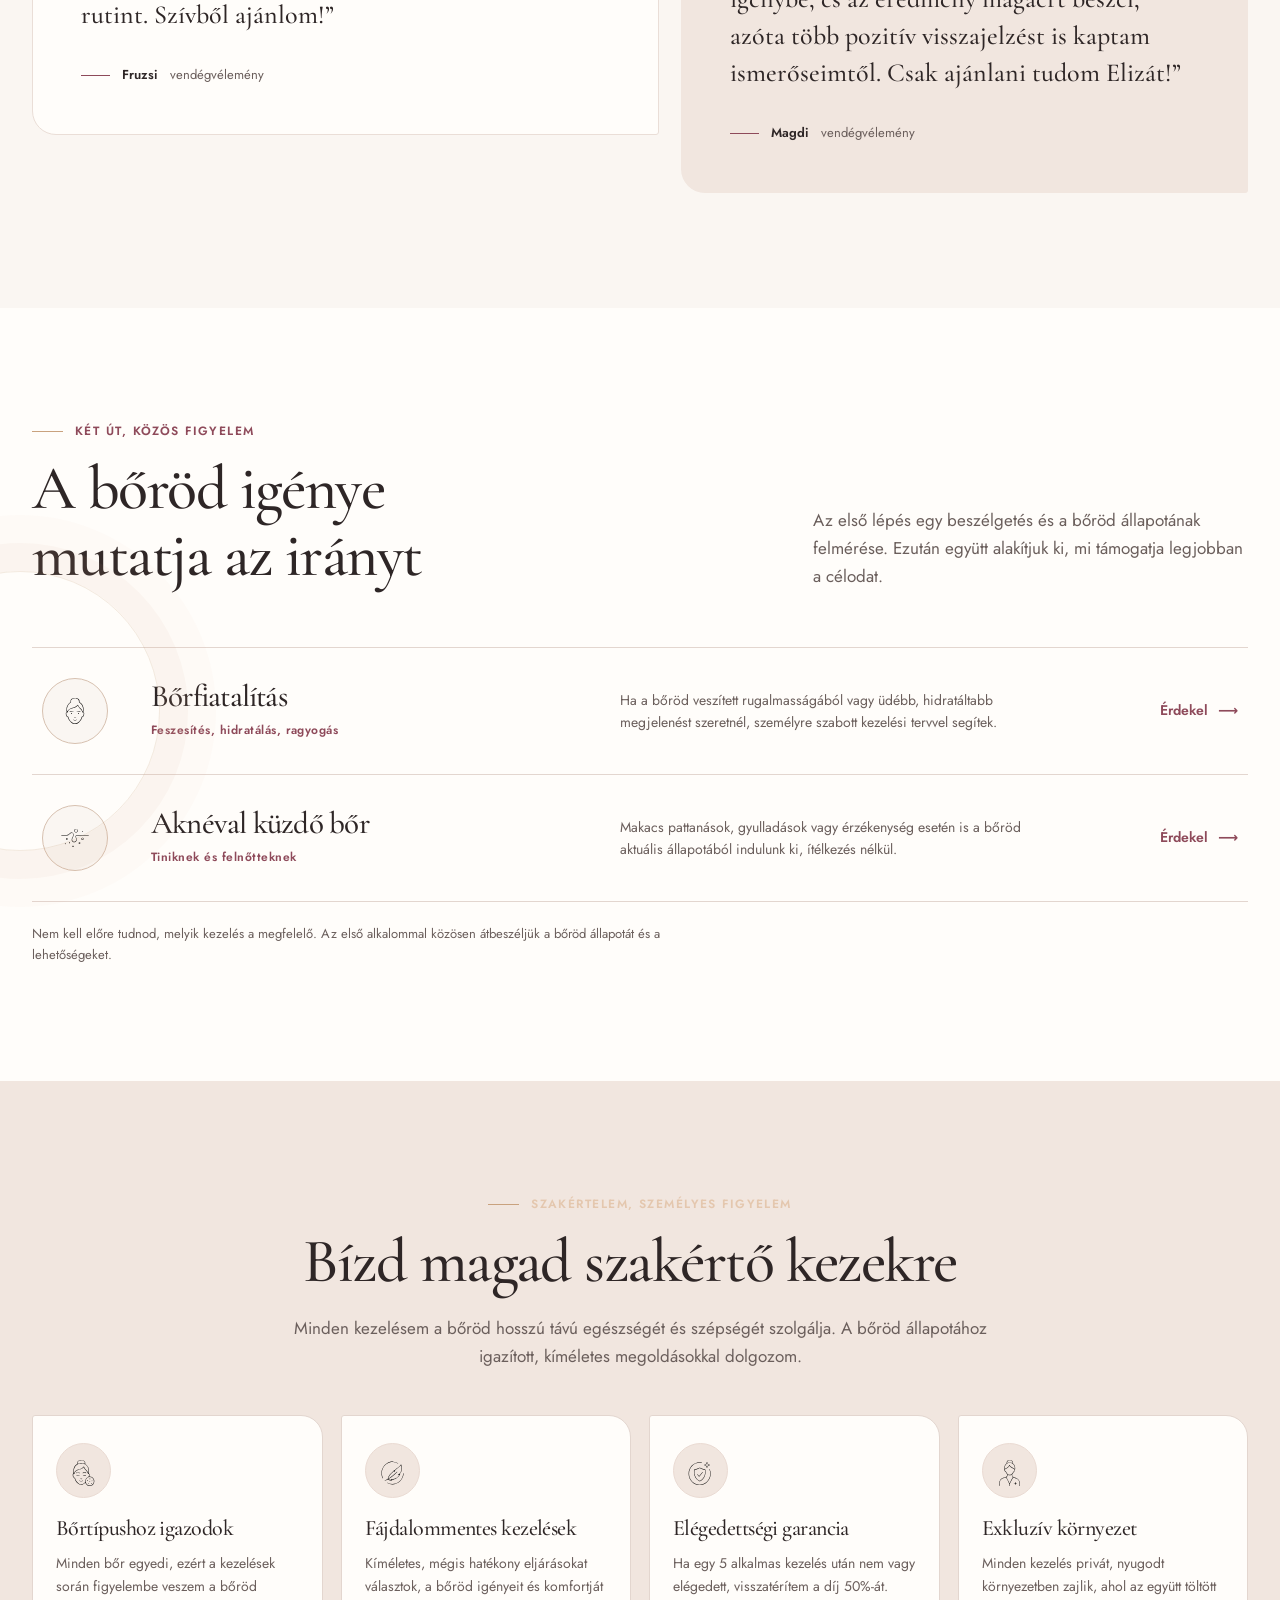
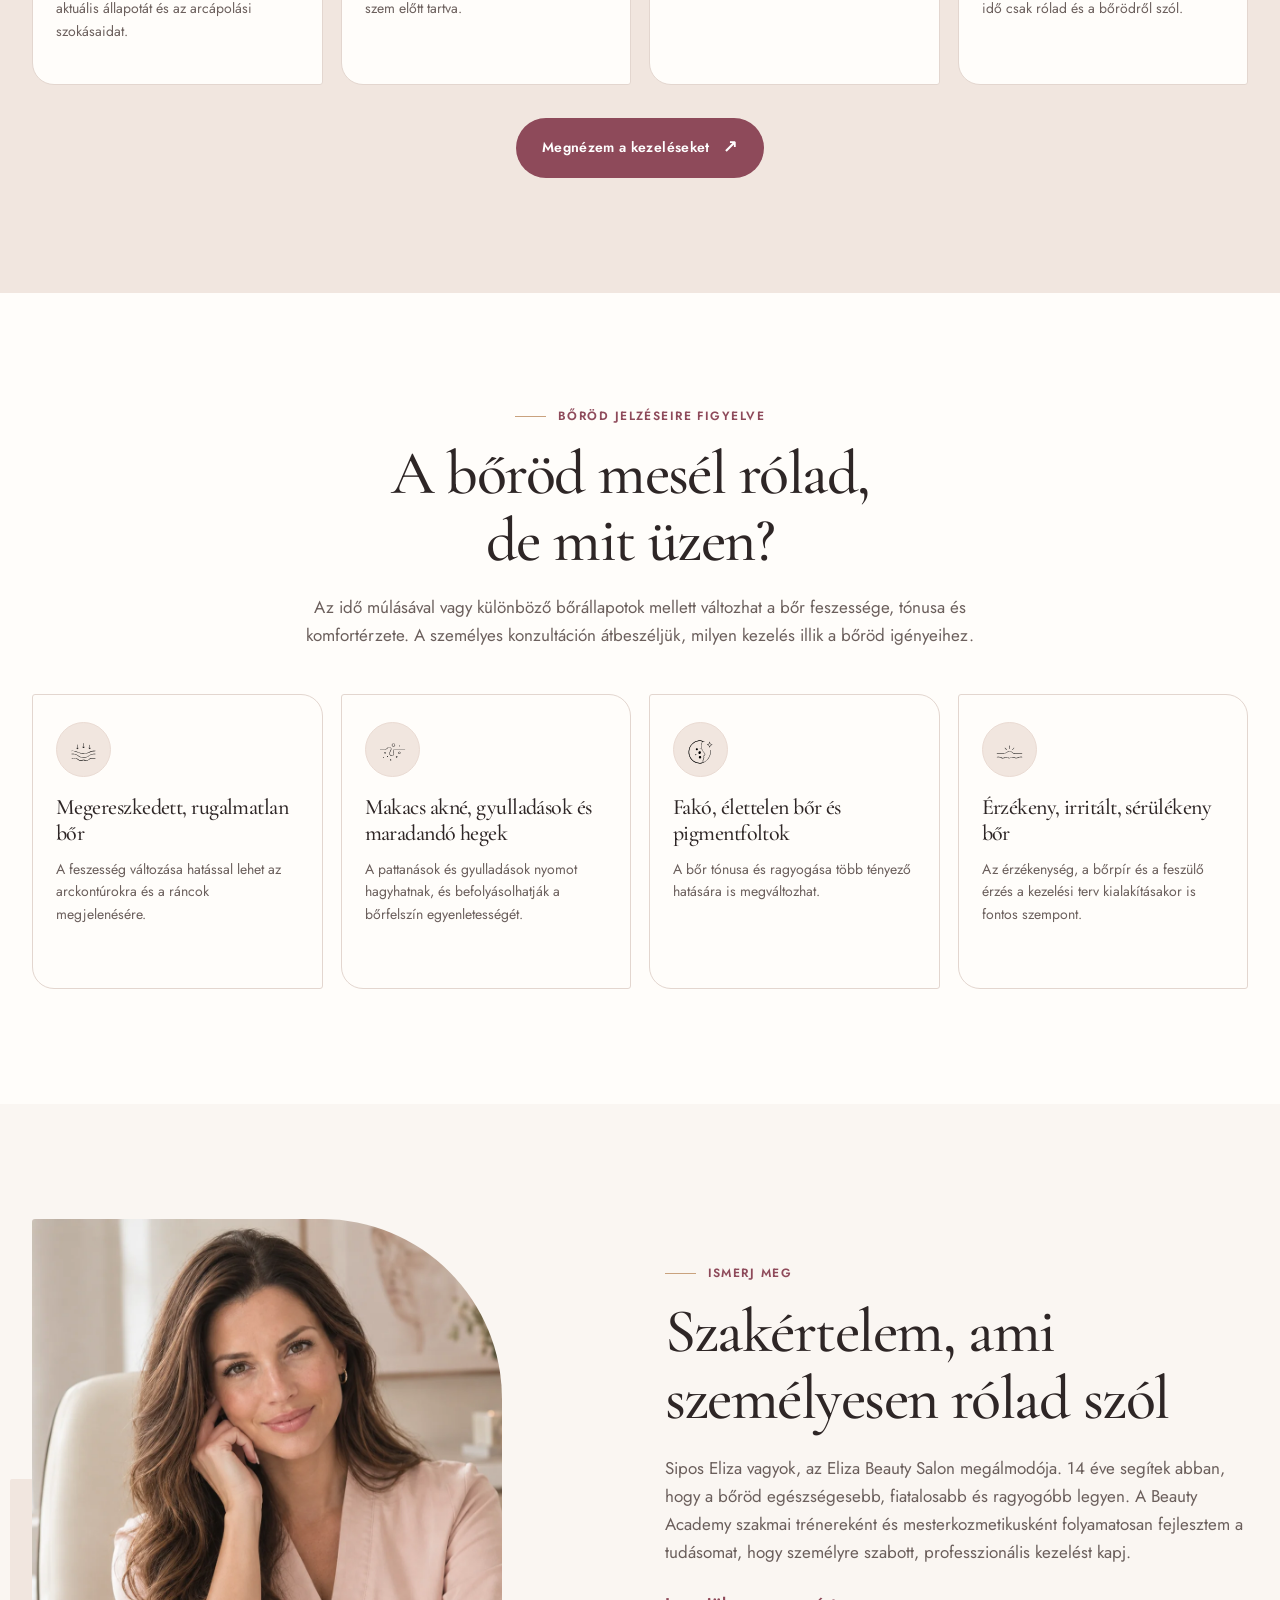
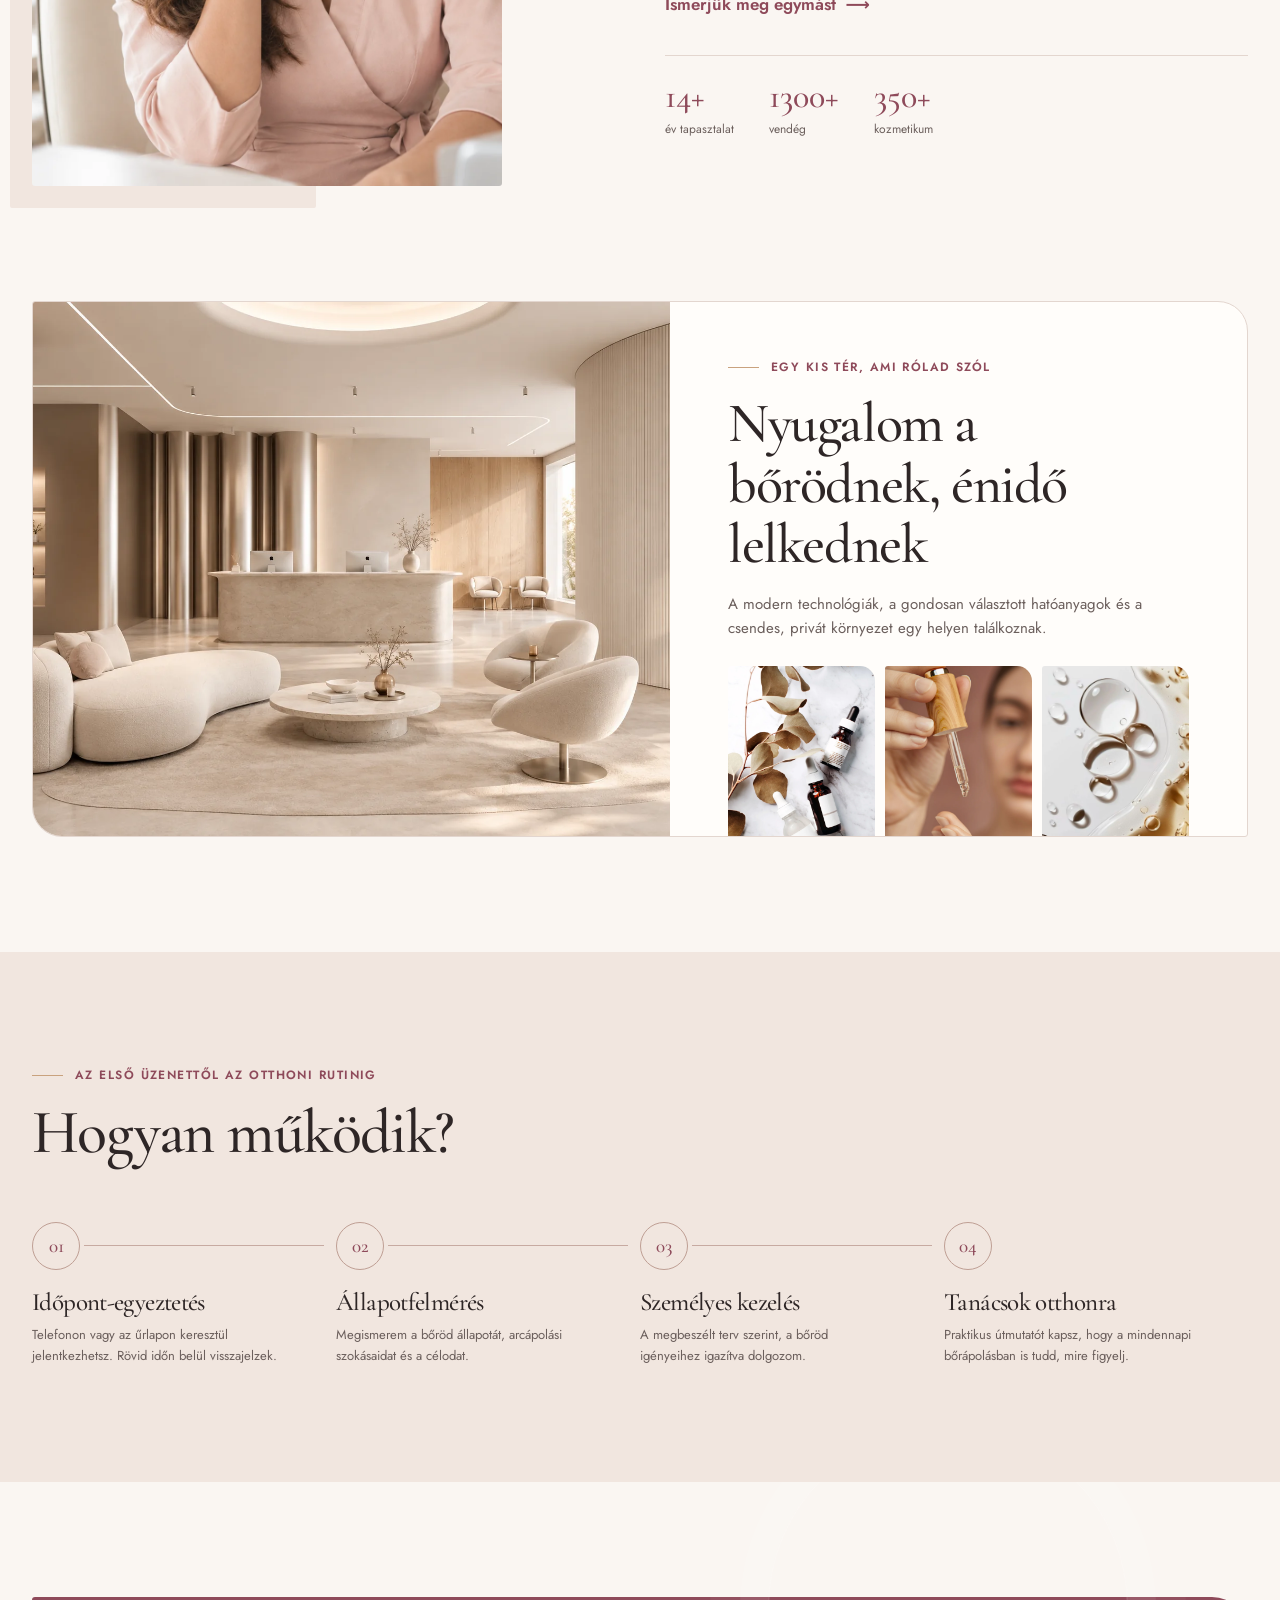
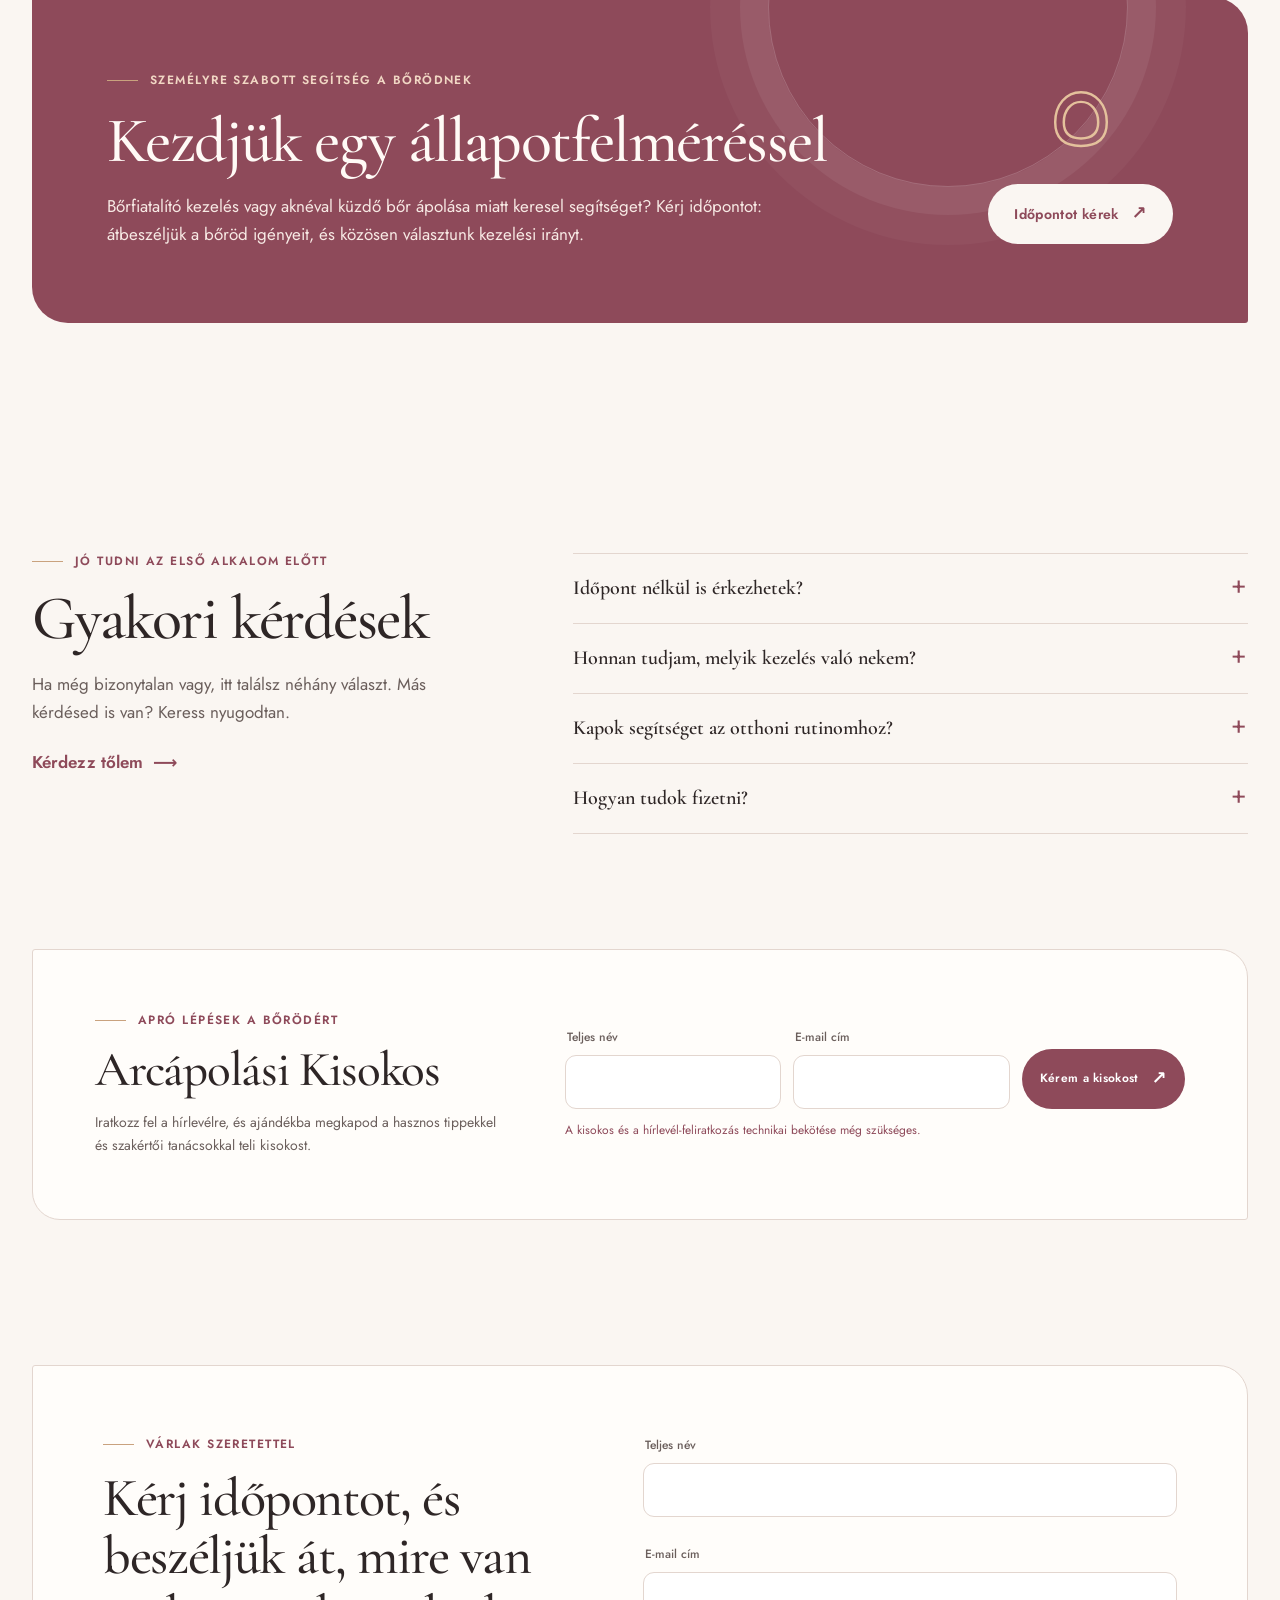
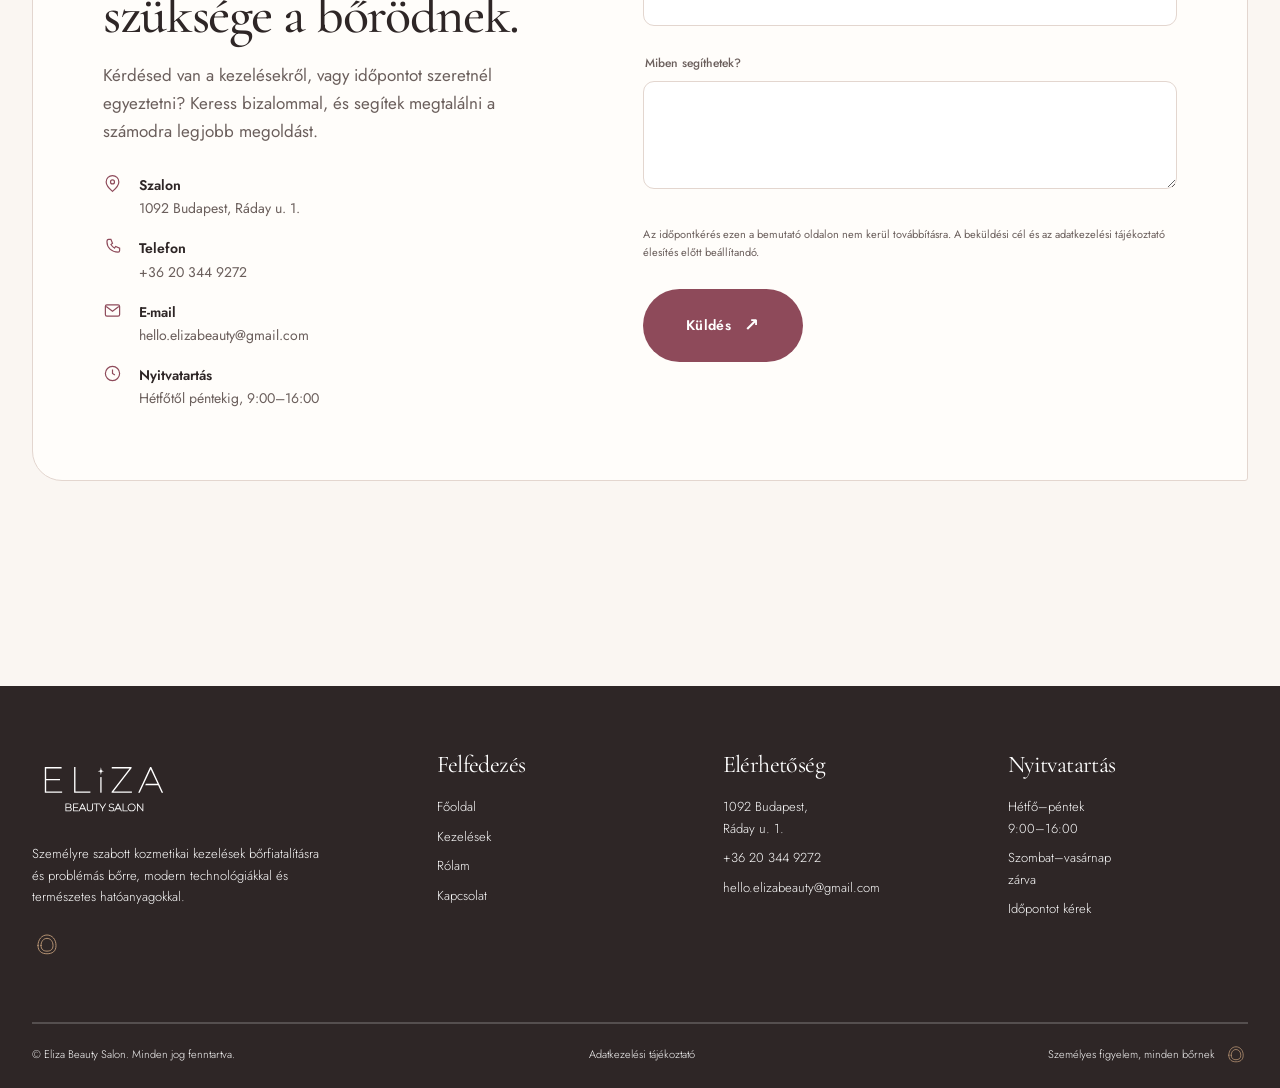
==== commit ac818e54: "módosítás_002" ====
--- a/koncepcio-1-torodo-feny.html
+++ b/koncepcio-1-torodo-feny.html
@@ -61,7 +61,7 @@
           <div class="hero-note"><i></i> Privát szalon, előre egyeztetett időponttal</div>
         </div>
         <div class="hero-visual" aria-label="Sipos Eliza portréja"><div class="hero-back"></div>
-          <figure class="portrait"><img src="images/eliza/Sipos%20Eliza_03.png" alt="Sipos Eliza kozmetikus a szalonban" fetchpriority="high"></figure>
+          <figure class="portrait"><img src="images/eliza/Sipos%20Eliza_03.webp" alt="Sipos Eliza kozmetikus a szalonban" fetchpriority="high"></figure>
           <div class="caption"><strong>Sipos Eliza</strong><span>Mesterkozmetikus</span></div>
           <div class="orbit" aria-hidden="true"><svg class="arc" viewBox="0 0 40 40"><path d="M8 22c0-8 5-14 12-14s12 6 12 14-5 11-12 11S8 30 8 22Z"/><path d="M12 22c0-5.5 3.4-9.5 8-9.5s8 4 8 9.5-3.4 7.5-8 7.5-8-2-8-7.5Z"/><path d="M16 22c0-3 1.7-5 4-5s4 2 4 5-1.7 4-4 4-4-1-4-4Z"/></svg></div>
         </div>
@@ -93,7 +93,7 @@
     <section class="section care" id="miert-eliza"><div class="page-container">
       <header class="care-head reveal"><div class="eyebrow">Szakértelem, személyes figyelem</div><h2 class="title">Bízd magad szakértő kezekre</h2><p>Minden kezelésem a bőröd hosszú távú egészségét és szépségét szolgálja. A bőröd állapotához igazított, kíméletes megoldásokkal dolgozom.</p></header>
       <div class="care-list">
-        <article class="care-item reveal"><div class="care-icon"><img src="images/kezelesek/ikonok-01.svg" alt="" loading="lazy"></div><h3>Bőrtípushoz igazodok</h3><p>Minden bőr egyedi, ezért a kezelések során figyelembe veszem az aktuális állapotát és az arcápolási szokásaidat.</p></article>
+        <article class="care-item reveal"><div class="care-icon"><img src="images/kezelesek/ikonok-01.svg" alt="" loading="lazy"></div><h3>Bőrtípushoz igazodok</h3><p>Minden bőr egyedi, ezért a kezelések során figyelembe veszem a bőröd aktuális állapotát és az arcápolási szokásaidat.</p></article>
         <article class="care-item reveal"><div class="care-icon"><img src="images/kezelesek/ikonok-02.svg" alt="" loading="lazy"></div><h3>Fájdalommentes kezelések</h3><p>Kíméletes, mégis hatékony eljárásokat választok, a bőröd igényeit és komfortját szem előtt tartva.</p></article>
         <article class="care-item reveal"><div class="care-icon"><img src="images/kezelesek/ikonok-03.svg" alt="" loading="lazy"></div><h3>Elégedettségi garancia</h3><p>Ha egy 5 alkalmas kezelés után nem vagy elégedett, visszatérítem a díj 50%-át.</p></article>
         <article class="care-item reveal"><div class="care-icon"><img src="images/kezelesek/ikonok-04.svg" alt="" loading="lazy"></div><h3>Exkluzív környezet</h3><p>Minden kezelés privát, nyugodt környezetben zajlik, ahol az együtt töltött idő csak rólad és a bőrödről szól.</p></article>
@@ -111,15 +111,15 @@
       </div>
     </div></section>
     <section class="section" id="rolam"><div class="page-container about-grid">
-      <div class="about-photo reveal" data-reveal="scale"><img src="images/eliza/Sipos%20Eliza_02.png" alt="Sipos Eliza a szalonban" loading="lazy"></div>
-      <div class="about-copy reveal" data-reveal="right"><div class="eyebrow">Ismerj meg</div><h2 class="title">Szakértelem, ami személyesen rólad szól</h2><p>Sipos Eliza vagyok, az Eliza Beauty Salon megálmodója. 14 éve segítek vendégeimnek abban, hogy bőrük egészségesebb, fiatalosabb és ragyogóbb legyen. A Beauty Academy szakmai trénereként és a kozmetikus mesterképzés elvégzése után célom, hogy minden vendégem személyre szabott, professzionális kezelést kapjon.</p><a class="text-link" href="#kapcsolat">Ismerjük meg egymást <span aria-hidden="true">⟶</span></a>
+      <div class="about-photo reveal" data-reveal="scale"><img src="images/eliza/Sipos%20Eliza_02.webp" alt="Sipos Eliza a szalonban" loading="lazy"></div>
+      <div class="about-copy reveal" data-reveal="right"><div class="eyebrow">Ismerj meg</div><h2 class="title">Szakértelem, ami személyesen rólad szól</h2><p>Sipos Eliza vagyok, az Eliza Beauty Salon megálmodója. 14 éve segítek abban, hogy a bőröd egészségesebb, fiatalosabb és ragyogóbb legyen. A Beauty Academy szakmai trénereként és mesterkozmetikusként folyamatosan fejlesztem a tudásomat, hogy személyre szabott, professzionális kezelést kapj.</p><a class="text-link" href="#kapcsolat">Ismerjük meg egymást <span aria-hidden="true">⟶</span></a>
         <div class="metrics"><div class="metric"><strong>14+</strong><span>év tapasztalat</span></div><div class="metric"><strong>1300+</strong><span>vendég</span></div><div class="metric"><strong>350+</strong><span>kozmetikum</span></div></div>
       </div>
     </div></section>
 
     <section class="section salon-strip" aria-label="Az Eliza Beauty Salon hangulata"><div class="page-container"><div class="salon-panel reveal" data-reveal="scale">
-      <img src="images/eliza/reci.png" alt="A szalon világos, nyugodt belső tere" loading="lazy">
-      <div class="salon-copy"><div class="eyebrow">Egy kis tér, ami rólad szól</div><h2>Nyugalom a bőrödnek, énidő lelkednek</h2><p>A modern technológiák, a gondosan választott hatóanyagok és a csendes, privát környezet egy helyen találkoznak.</p><div class="salon-mood-gallery" aria-label="Arcápolási hangulatképek"><img src="images/eliza/glasses.jpg" alt="Bőrápoló szérumok és növényi részletek" loading="lazy"><img src="images/eliza/close-up-woman-with-serum.jpg" alt="Szérum felvitele arcápolás közben" loading="lazy"><img src="images/eliza/drops.jpg" alt="Hidratáló szérum textúrája" loading="lazy"></div></div>
+      <img src="images/eliza/reci.webp" alt="A szalon világos, nyugodt belső tere" loading="lazy">
+      <div class="salon-copy"><div class="eyebrow">Egy kis tér, ami rólad szól</div><h2>Nyugalom a bőrödnek, énidő lelkednek</h2><p>A modern technológiák, a gondosan választott hatóanyagok és a csendes, privát környezet egy helyen találkoznak.</p><div class="salon-mood-gallery" aria-label="Arcápolási hangulatképek"><img src="images/eliza/glasses.webp" alt="Bőrápoló szérumok és növényi részletek" loading="lazy"><img src="images/eliza/close-up-woman-with-serum.webp" alt="Szérum felvitele arcápolás közben" loading="lazy"><img src="images/eliza/drops.webp" alt="Hidratáló szérum textúrája" loading="lazy"></div></div>
     </div></div></section>
 
     <section class="section process" id="folyamat"><div class="page-container">
@@ -143,7 +143,7 @@
     </div></div></section>
 
     <section class="section contact" id="kapcsolat"><div class="page-container"><div class="contact-panel" id="idopont">
-      <div class="contact-copy"><div class="eyebrow">Várlak szeretettel</div><h2 class="title">Foglalj időpontot, és induljon a változás!</h2><p>Kérdésed van a kezelésekről, vagy időpontot szeretnél egyeztetni? Keress bizalommal, és segítek megtalálni a számodra legjobb megoldást.</p>
+      <div class="contact-copy"><div class="eyebrow">Várlak szeretettel</div><h2 class="title">Kérj időpontot, és beszéljük át, mire van szüksége a bőrödnek.</h2><p>Kérdésed van a kezelésekről, vagy időpontot szeretnél egyeztetni? Keress bizalommal, és segítek megtalálni a számodra legjobb megoldást.</p>
         <div class="contact-details"><div class="contact-detail"><svg viewBox="0 0 24 24" fill="none" stroke="currentColor" stroke-width="1.5" aria-hidden="true"><path d="M20 10c0 5-8 12-8 12S4 15 4 10a8 8 0 1 1 16 0Z"/><circle cx="12" cy="10" r="2.5"/></svg><div><strong>Szalon</strong>1092 Budapest, Ráday u. 1.</div></div><div class="contact-detail"><svg viewBox="0 0 24 24" fill="none" stroke="currentColor" stroke-width="1.5" aria-hidden="true"><path d="M7 3h3l2 5-2 1.5a15 15 0 0 0 4.5 4.5L16 12l5 2v3c0 1.1-.9 2-2 2C10.7 19 5 13.3 5 6c0-1.7.8-3 2-3Z"/></svg><div><strong>Telefon</strong><a href="tel:+36203449272">+36 20 344 9272</a></div></div><div class="contact-detail"><svg viewBox="0 0 24 24" fill="none" stroke="currentColor" stroke-width="1.5" aria-hidden="true"><rect x="3" y="5" width="18" height="14" rx="2"/><path d="m4 7 8 6 8-6"/></svg><div><strong>E-mail</strong><a href="mailto:hello.elizabeauty@gmail.com">hello.elizabeauty@gmail.com</a></div></div><div class="contact-detail"><svg viewBox="0 0 24 24" fill="none" stroke="currentColor" stroke-width="1.5" aria-hidden="true"><circle cx="12" cy="12" r="9"/><path d="M12 7v5l3 2"/></svg><div><strong>Nyitvatartás</strong>Hétfőtől péntekig, 9:00–16:00</div></div></div>
       </div>
       <form class="booking-form demo-form"><div class="field"><label for="booking-name">Teljes név</label><input id="booking-name" name="name" autocomplete="name" required></div><div class="field"><label for="booking-email">E-mail cím</label><input id="booking-email" type="email" name="email" autocomplete="email" required></div><div class="field"><label for="booking-message">Miben segíthetek?</label><textarea id="booking-message" name="message" required></textarea></div><p class="consent-note">Az időpontkérés ezen a bemutató oldalon nem kerül továbbításra. A beküldési cél és az adatkezelési tájékoztató élesítés előtt beállítandó.</p><button class="btn" type="submit">Küldés <span class="arrow" aria-hidden="true">↗</span></button><p class="form-status" aria-live="polite"></p></form>
